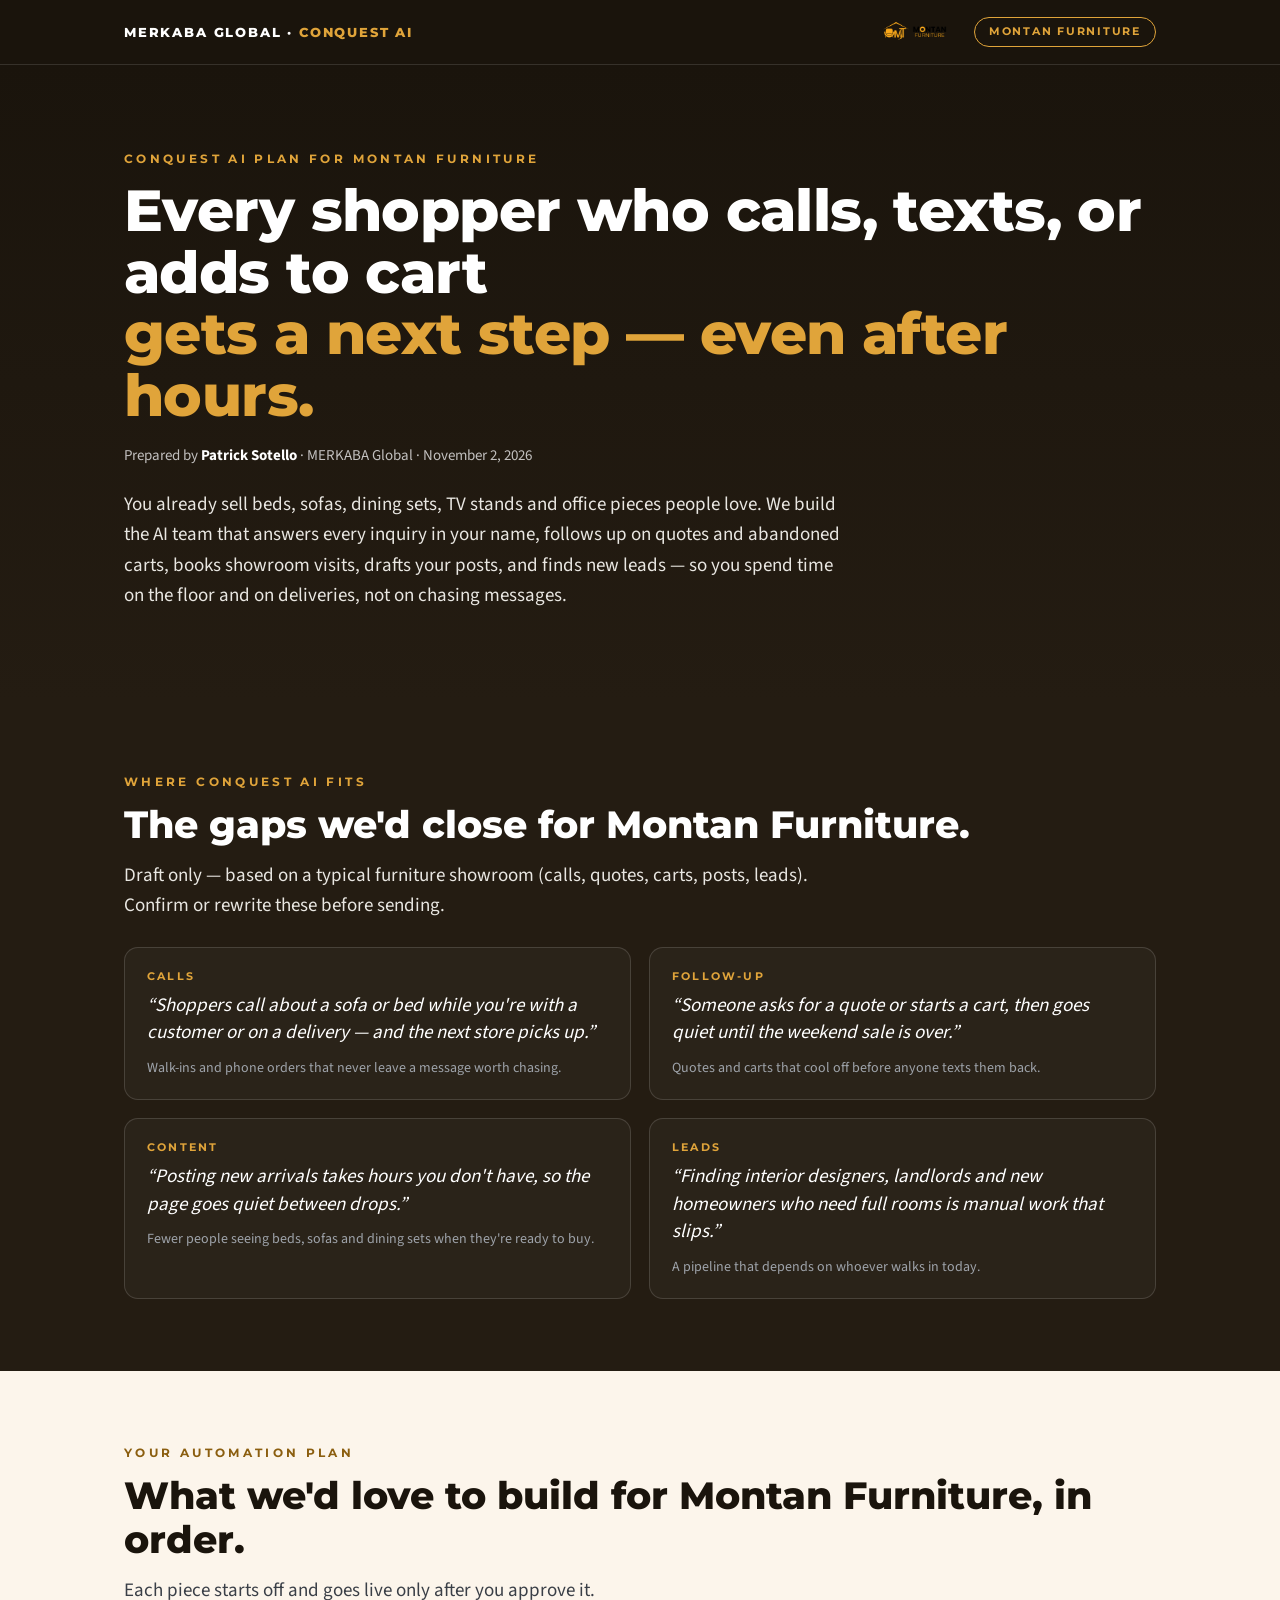
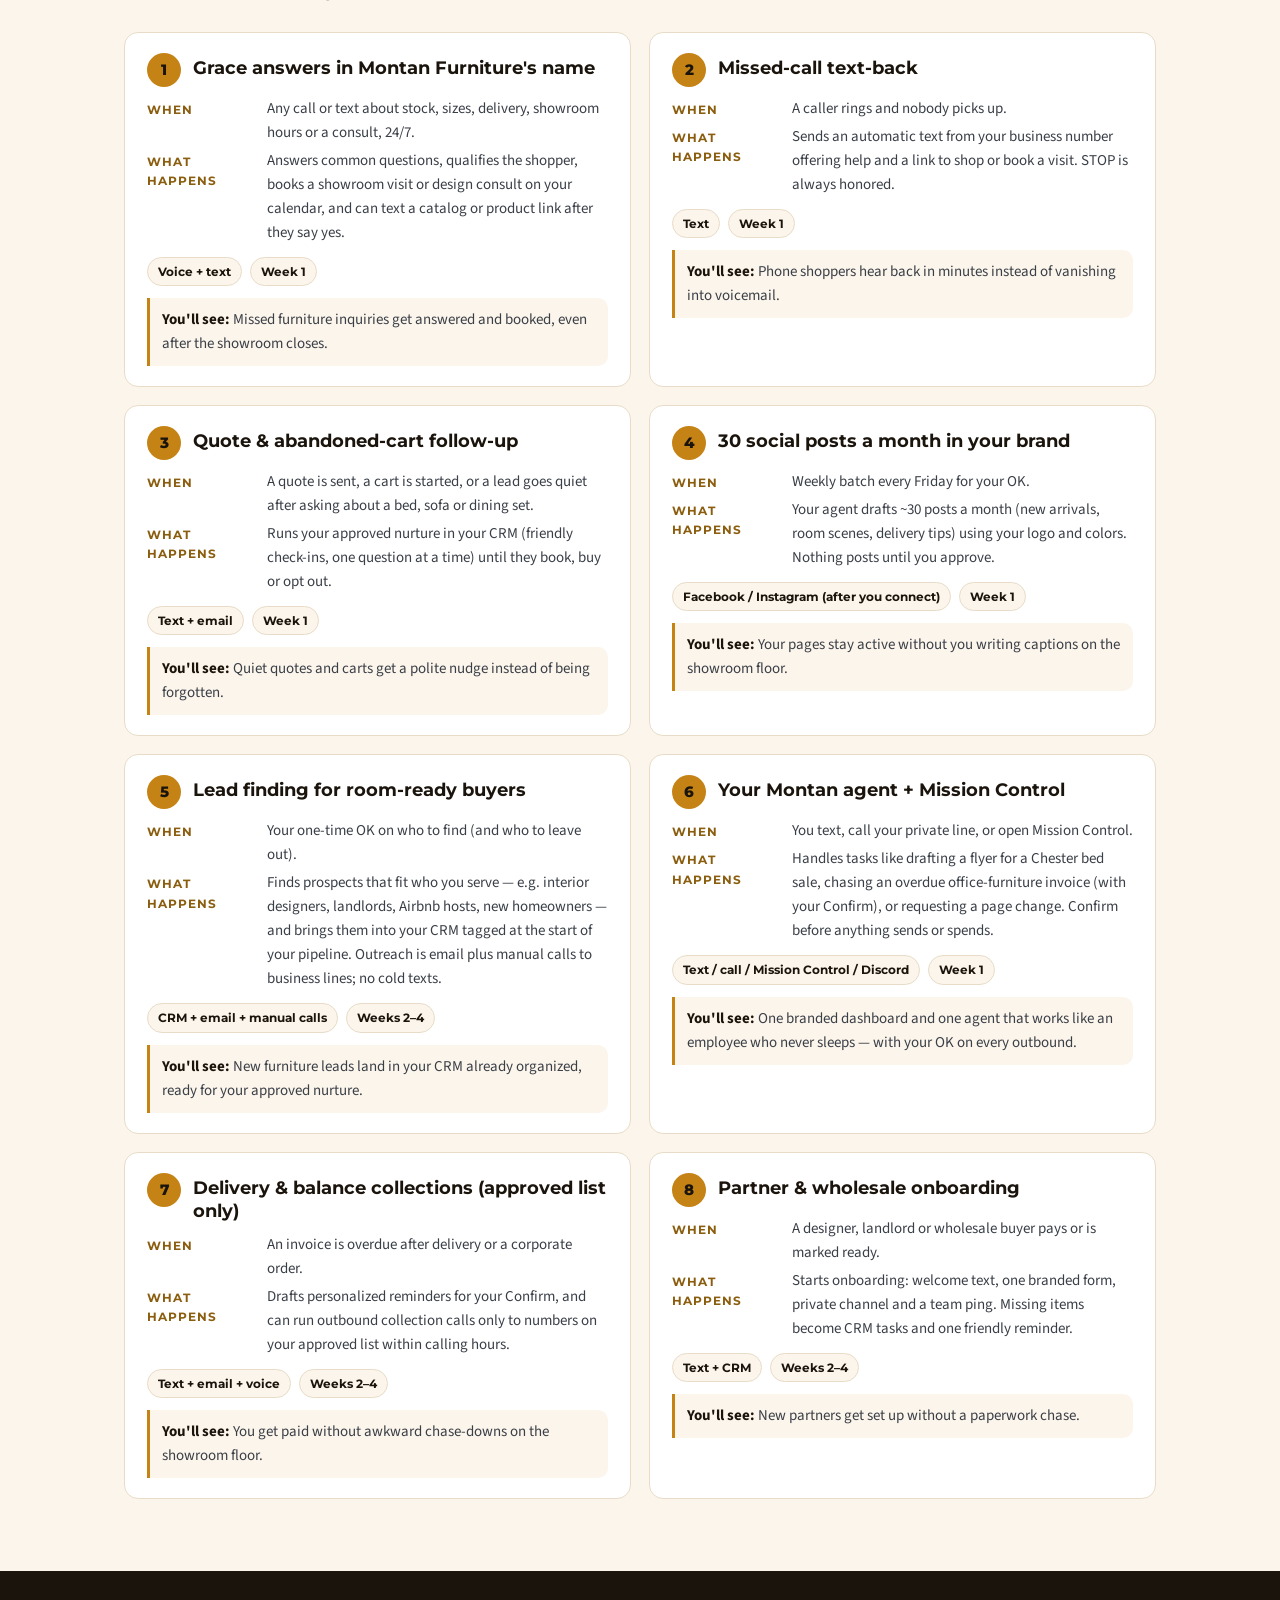
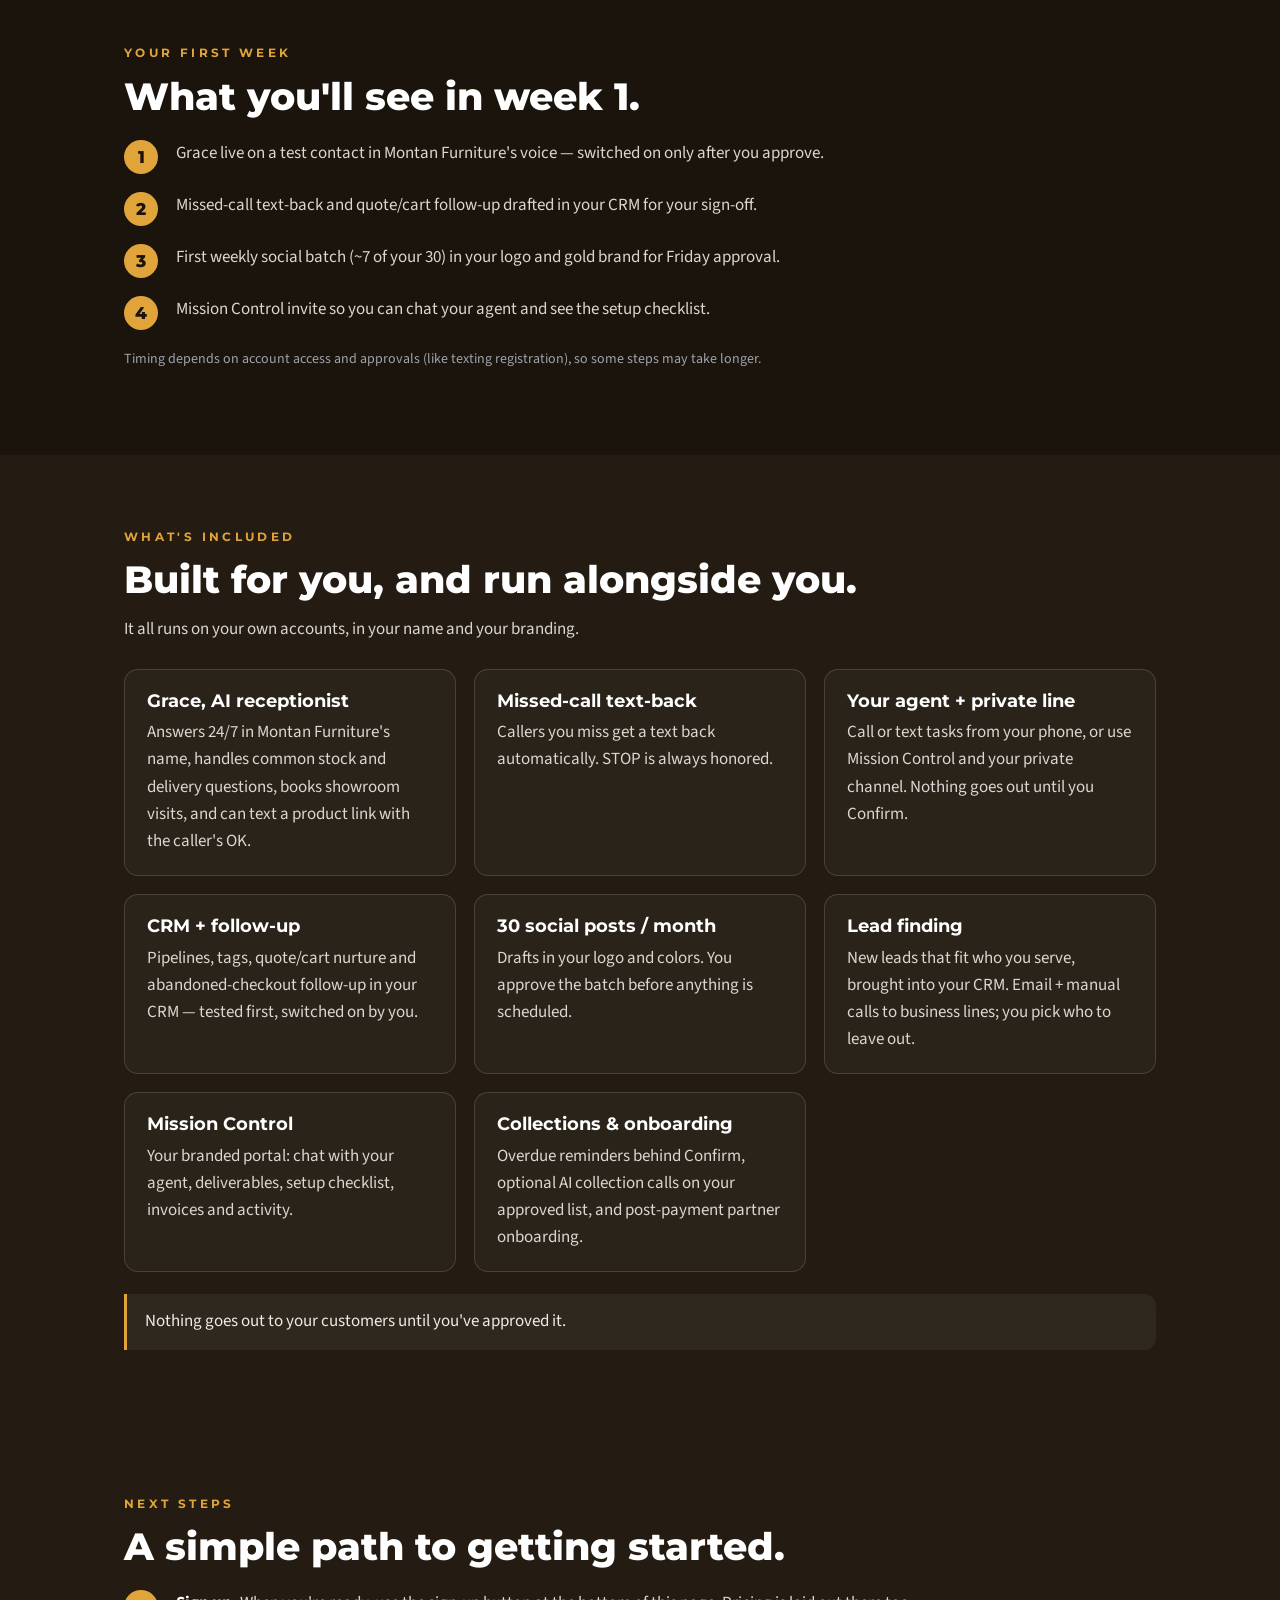
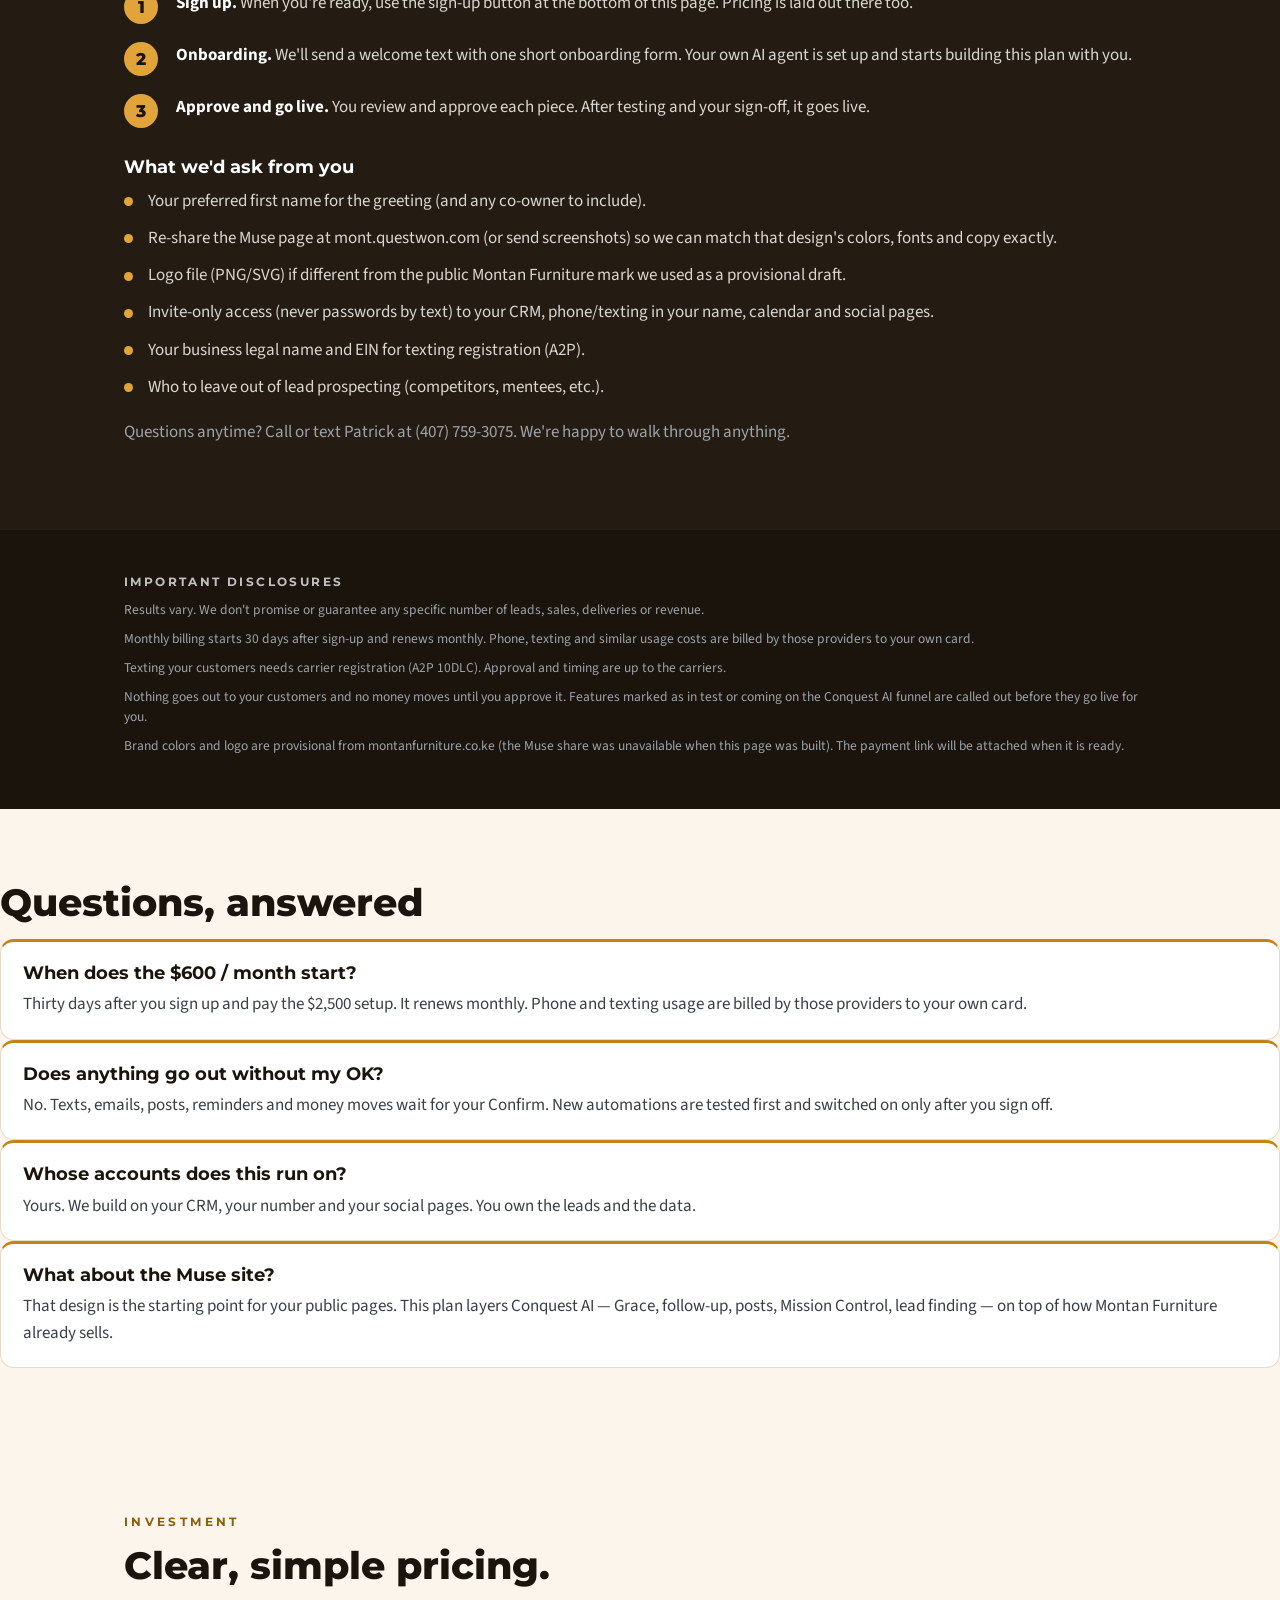
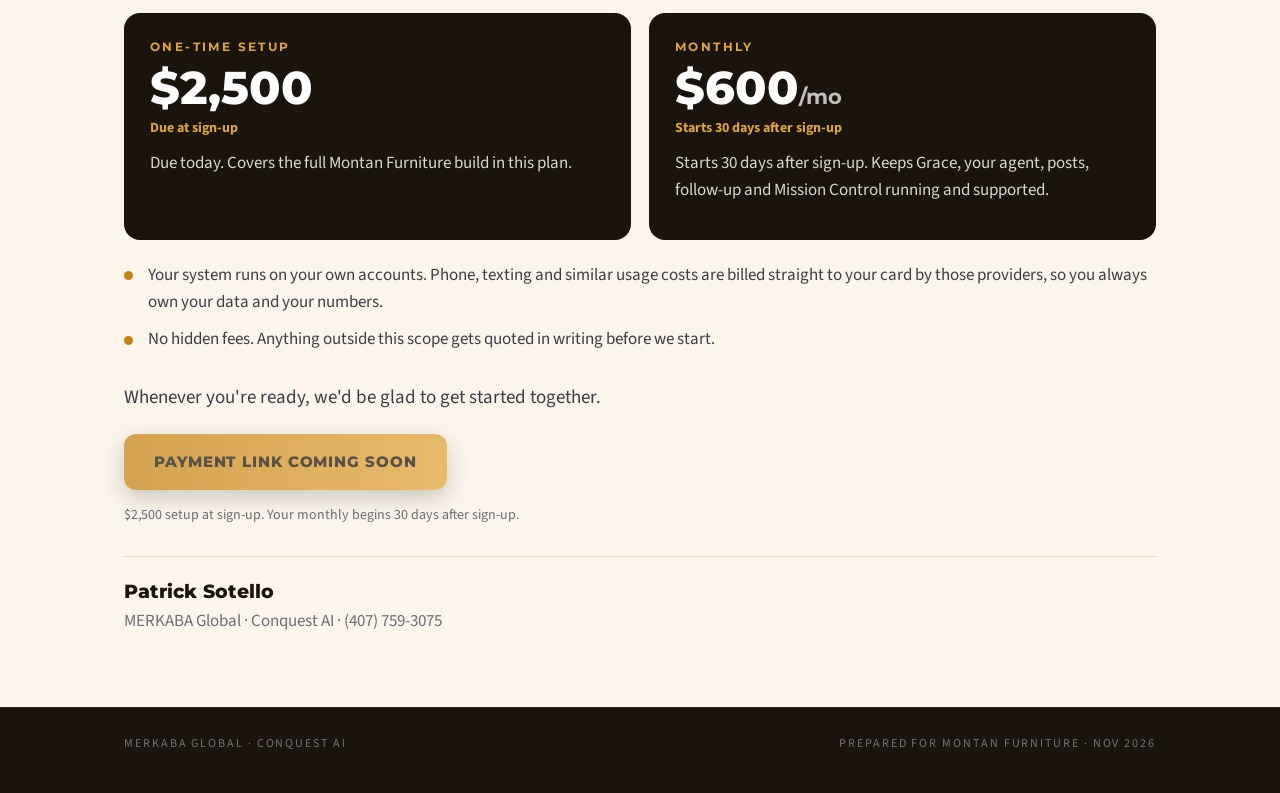
==== invoices/mont/index.html @ f626b89c "Add Montan Furniture invoice at /invoices/mont Patrick approved publish 2026-11-02 (~2:43 PM ET). St" ====
<!DOCTYPE html>
<html lang="en">
<head>
<meta charset="utf-8">
<meta name="viewport" content="width=device-width, initial-scale=1">
<meta name="robots" content="noindex, nofollow">
<title>Conquest AI Proposal: [CLIENT TO PROVIDE] · Montan Furniture</title>
<!-- Conquest AI consult-to-proposal template v1.1 (2026-10-23: pricing moved to the end, one sign-up button at the bottom, warmer tone). Filled by fill.py. Do not hand-edit filled copies; edit the JSON and re-run. -->
<style>
@font-face{font-family:"Montserrat";src:url([data-uri]) format("woff");font-weight:100 900;font-display:swap}
@font-face{font-family:"Source Sans 3";src:url([data-uri]) format("woff");font-weight:200 900;font-display:swap}
:root{
  --bg:#1A140C;        /* darkest background */
  --bg2:#241C12;      /* alternate dark section */
  --bg3:#3A2E1C;      /* stage 2 / deeper card */
  --accent:#C58315;   /* buttons, rules */
  --accent2:#E0A43A; /* light accent on dark */
  --label:#8B5E0F;     /* eyebrow on light sections */
  --light:#FCF5EB;     /* light section background */
  --line:#E8DCC8;       /* borders on light */
  --on-accent:#1A140C; /* text on accent buttons */
  --text:#D9D7D2; --muted:#9EA3AA; --silver:#C2C0BF;
  --hfont:"Montserrat", Arial, sans-serif; --bfont:"Source Sans 3", "Source Sans Pro", Arial, sans-serif;
}
*{box-sizing:border-box;margin:0;padding:0}
html{-webkit-text-size-adjust:100%;scroll-behavior:smooth}
body{font-family:var(--bfont);font-size:17px;line-height:1.6;color:var(--text);background:var(--bg);overflow-x:hidden}
img,svg{max-width:100%;display:block}
h1,h2,h3,.brand,.btn,.kicker,.amt,.num,.tag,.minilbl,.stat .v{font-family:var(--hfont)}
strong{color:#fff;font-weight:700}
a{color:inherit}
.wrap{width:100%;max-width:1080px;margin:0 auto;padding:0 24px}
section{padding:72px 0;position:relative;scroll-margin-top:72px}
section.alt{background:var(--bg2)}
section.light{background:var(--light);color:#3A3F47}
section.light h2,section.light h3,section.light strong{color:var(--bg)}
.kicker{font-size:12px;font-weight:700;letter-spacing:.28em;text-transform:uppercase;color:var(--accent2);margin-bottom:12px}
section.light .kicker{color:var(--label)}
h1{font-size:clamp(34px,6vw,58px);line-height:1.06;font-weight:800;color:#fff;letter-spacing:-.01em;margin-bottom:18px;overflow-wrap:break-word}
h1 .accent{color:var(--accent2);display:block}
h2{font-size:clamp(26px,3.6vw,38px);line-height:1.15;font-weight:800;color:#fff;margin-bottom:14px;overflow-wrap:break-word}
h3{font-size:18px;line-height:1.3;font-weight:700;color:#fff;margin-bottom:6px}
p{margin-bottom:12px}
.lead{font-size:19px;color:#E9E7E2;max-width:720px}
section.light .lead{color:#3A3F47}
.muted{color:var(--muted)}
/* draft banner (only when pay link is missing) */

/* top bar: one selector per graphic */
.topbar{position:sticky;top:0;z-index:20;background:var(--bg);border-bottom:1px solid rgba(255,255,255,.12)}
.topbar .wrap{display:flex;align-items:center;justify-content:space-between;gap:12px;min-height:64px;flex-wrap:wrap;padding-top:8px;padding-bottom:8px}
.brand{font-weight:800;font-size:13px;letter-spacing:.14em;color:#fff;white-space:nowrap}
.brand span{color:var(--accent2)}
.clientmark{display:flex;align-items:center;gap:10px;min-width:0}
.clientlogo{height:36px;width:auto;max-width:140px;object-fit:contain}
.pill{border:1px solid var(--accent2);border-radius:999px;padding:5px 14px;font-size:11px;font-weight:700;letter-spacing:.16em;color:var(--accent2);text-transform:uppercase;white-space:nowrap;font-family:var(--hfont)}
/* buttons */
.btn{display:inline-block;text-decoration:none;text-align:center;color:var(--on-accent);font-weight:800;font-size:15px;letter-spacing:.06em;text-transform:uppercase;padding:16px 30px;border-radius:12px;background:linear-gradient(90deg,var(--accent) 0%,var(--accent2) 100%);box-shadow:0 8px 22px rgba(0,0,0,.25)}
.btn.ghost{background:transparent;color:var(--accent2);border:1.5px solid var(--accent2);box-shadow:none}
section.light .btn.ghost{color:var(--bg);border-color:var(--bg)}
.cta{display:flex;flex-wrap:wrap;align-items:center;gap:14px 18px;margin-top:26px}
.cta .fine{font-size:14px;color:var(--muted)}
.cta.signup{flex-direction:column;align-items:flex-start;margin-top:30px}
section.light .cta .fine{color:#6B6F76}
/* hero */
.hero{padding:84px 0 76px;background:linear-gradient(180deg,var(--bg) 0%,var(--bg2) 100%)}
.prepared{font-size:15px;color:var(--silver);margin-bottom:22px}
.prepared b{color:#fff}
/* grids and cards */
.g2,.g3{display:grid;gap:18px;margin-top:26px}
.g2{grid-template-columns:repeat(2,minmax(0,1fr))}
.g3{grid-template-columns:repeat(3,minmax(0,1fr))}
.card{border:1px solid rgba(255,255,255,.14);border-radius:14px;padding:20px 22px;background:rgba(255,255,255,.03);min-width:0}
.card p:last-child{margin-bottom:0}
.card .tag{font-size:11px;font-weight:700;letter-spacing:.2em;text-transform:uppercase;color:var(--accent2);margin-bottom:6px}
section.light .card{background:#fff;border-color:var(--line);border-top:3px solid var(--accent)}
section.light .card .tag{color:var(--label)}
/* pain quotes */
.quote{font-size:19px;line-height:1.45;color:#fff;font-style:italic;margin-bottom:10px}
.quote::before{content:"\201C"}
.quote::after{content:"\201D"}
.cost{font-size:14px;color:var(--muted)}
/* numbers */
.stats{display:grid;grid-template-columns:repeat(3,minmax(0,1fr));gap:18px;margin-top:26px}
.stat{border-radius:14px;padding:20px 22px;background:var(--bg);border:1px solid rgba(255,255,255,.14);min-width:0}
.stat .v{font-size:clamp(28px,4vw,40px);font-weight:800;color:var(--accent2);line-height:1.1;overflow-wrap:break-word}
.stat .l{color:#fff;font-weight:700;margin-top:4px}
.stat .n{font-size:13px;color:var(--muted);margin-top:4px}
/* automation map */
.amap{display:grid;grid-template-columns:repeat(2,minmax(0,1fr));gap:18px;margin-top:26px}
.auto{background:#fff;border:1px solid var(--line);border-radius:14px;padding:20px 22px;min-width:0;color:#3A3F47}
.auto .head{display:flex;align-items:flex-start;gap:12px;margin-bottom:10px}
.auto .num{flex:0 0 34px;width:34px;height:34px;border-radius:50%;background:var(--accent);color:var(--on-accent);font-weight:800;display:flex;align-items:center;justify-content:center;font-size:15px}
.auto h3{color:var(--bg);margin:4px 0 0;min-width:0}
.auto dl{display:grid;grid-template-columns:110px minmax(0,1fr);gap:4px 10px;font-size:15px}
.auto dt{font-weight:700;color:var(--label);font-family:var(--hfont);font-size:12px;letter-spacing:.08em;text-transform:uppercase;padding-top:3px}
.auto dd{min-width:0;overflow-wrap:break-word}
.auto .chips{display:flex;flex-wrap:wrap;gap:8px;margin-top:12px}
.auto .chip{font-size:12px;font-weight:700;border-radius:999px;padding:4px 10px;background:var(--light);border:1px solid var(--line);color:var(--bg);font-family:var(--hfont)}
.auto .result{margin-top:12px;padding:10px 12px;border-left:3px solid var(--accent);background:var(--light);border-radius:0 10px 10px 0;font-size:15px}
/* list */
ul.list{list-style:none;margin-top:8px}
ul.list li{position:relative;padding-left:24px;margin-bottom:10px}
ul.list li::before{content:"";position:absolute;left:0;top:.55em;width:9px;height:9px;border-radius:50%;background:var(--accent2)}
section.light ul.list li::before{background:var(--accent)}
ol.steps{list-style:none;counter-reset:s;margin-top:22px}
ol.steps li{counter-increment:s;position:relative;padding-left:52px;margin-bottom:18px;min-height:34px}
ol.steps li::before{content:counter(s);position:absolute;left:0;top:0;width:34px;height:34px;border-radius:50%;background:var(--accent2);color:var(--on-accent);font-weight:800;font-family:var(--hfont);display:flex;align-items:center;justify-content:center}
.note{margin-top:22px;padding:14px 18px;border-left:3px solid var(--accent2);background:rgba(255,255,255,.05);border-radius:0 12px 12px 0;color:#EDEBE6}
/* pricing */
.prices{display:grid;grid-template-columns:repeat(2,minmax(0,1fr));gap:18px;margin-top:26px}
.price{border-radius:16px;padding:24px 26px;background:var(--bg);color:var(--text);min-width:0}
.price .lbl{font-size:12px;font-weight:700;letter-spacing:.2em;text-transform:uppercase;color:var(--accent2);font-family:var(--hfont)}
.amt{font-size:clamp(34px,5vw,46px);font-weight:800;color:#fff;line-height:1.1;margin:6px 0 4px}
.amt small{font-size:.45em;font-weight:700;color:var(--silver)}
.when{font-size:14px;font-weight:700;color:var(--accent2);margin-bottom:10px}
.addon{border-radius:16px;padding:22px 26px;margin-top:18px;background:#fff;border:1.5px dashed var(--accent);display:flex;justify-content:space-between;align-items:center;gap:18px}
.addon .aamt{font-family:var(--hfont);font-weight:800;color:var(--bg);font-size:26px;white-space:nowrap}
.minilbl{font-size:12px;font-weight:700;letter-spacing:.2em;text-transform:uppercase;color:var(--label);margin-bottom:4px}
/* disclosures, sig, footer */
.disc{font-size:13.5px;color:var(--muted);line-height:1.55}
.disc p{margin-bottom:8px}
.disc h3{font-size:12px;letter-spacing:.2em;text-transform:uppercase;color:var(--silver);margin-bottom:10px}
.sig{margin-top:30px;padding-top:20px;border-top:1px solid rgba(255,255,255,.14)}
.sig .name{color:#fff;font-weight:800;font-size:19px;font-family:var(--hfont)}
section.light .sig{border-top-color:var(--line)}
section.light .sig .name{color:var(--bg)}
section.light .sig .muted{color:#6B6F76}
footer{padding:26px 0 40px;background:var(--bg);font-size:12px;letter-spacing:.16em;text-transform:uppercase;color:#6F747C;border-top:1px solid rgba(255,255,255,.08)}
footer .wrap{display:flex;justify-content:space-between;gap:12px;flex-wrap:wrap}
/* responsive: mobile overrides declared last */
@media (max-width:860px){
  .g3,.stats{grid-template-columns:minmax(0,1fr)}
  .amap{grid-template-columns:minmax(0,1fr)}
}
@media (max-width:640px){
  body{font-size:16px}
  section{padding:52px 0}
  .hero{padding:52px 0}
  .wrap{padding:0 20px}
  .g2,.prices{grid-template-columns:minmax(0,1fr)}
  .btn{display:block;width:100%;padding:16px 14px}
  .cta{flex-direction:column;align-items:stretch}
  .cta .fine{text-align:center}
  .addon{flex-direction:column;align-items:flex-start}
  .auto dl{grid-template-columns:minmax(0,1fr);gap:0}
  .auto dd{margin-bottom:8px}
  .pill{font-size:10px;letter-spacing:.12em;padding:4px 10px;white-space:normal}
  .brand{font-size:12px}
  .lead{font-size:17px}
  .quote{font-size:17px}
}
</style>
</head>
<body>
<header class="topbar"><div class="wrap">
  <div class="brand">MERKABA GLOBAL · <span>CONQUEST AI</span></div>
  <div class="clientmark"><img class="clientlogo" src="[data-uri]" alt="Montan Furniture logo"><div class="pill">Montan Furniture</div></div>
</div></header>

<!-- HERO -->
<section class="hero"><div class="wrap">
  <div class="kicker">Conquest AI plan for Montan Furniture</div>
  <h1>Every shopper who calls, texts, or adds to cart<span class="accent">gets a next step — even after hours.</span></h1>
  <p class="prepared">Prepared by <b>Patrick Sotello</b> · MERKABA Global · November 2, 2026</p>
  <p class="lead">You already sell beds, sofas, dining sets, TV stands and office pieces people love. We build the AI team that answers every inquiry in your name, follows up on quotes and abandoned carts, books showroom visits, drafts your posts, and finds new leads — so you spend time on the floor and on deliveries, not on chasing messages.</p>
</div></section>

<!-- WHAT YOU TOLD US (pain points, their words) -->
<section class="alt"><div class="wrap">
  <div class="kicker">Where Conquest AI fits</div>
  <h2>The gaps we'd close for Montan Furniture.</h2>
  <p class="lead">Draft only — based on a typical furniture showroom (calls, quotes, carts, posts, leads). Confirm or rewrite these before sending.</p>
  <div class="g2">
    <div class="card"><div class="tag">Calls</div><p class="quote">Shoppers call about a sofa or bed while you&#x27;re with a customer or on a delivery — and the next store picks up.</p><p class="cost">Walk-ins and phone orders that never leave a message worth chasing.</p></div>
    <div class="card"><div class="tag">Follow-up</div><p class="quote">Someone asks for a quote or starts a cart, then goes quiet until the weekend sale is over.</p><p class="cost">Quotes and carts that cool off before anyone texts them back.</p></div>
    <div class="card"><div class="tag">Content</div><p class="quote">Posting new arrivals takes hours you don&#x27;t have, so the page goes quiet between drops.</p><p class="cost">Fewer people seeing beds, sofas and dining sets when they&#x27;re ready to buy.</p></div>
    <div class="card"><div class="tag">Leads</div><p class="quote">Finding interior designers, landlords and new homeowners who need full rooms is manual work that slips.</p><p class="cost">A pipeline that depends on whoever walks in today.</p></div>
  </div>

</div></section>

<!-- AUTOMATION MAP -->
<section class="light" id="plan"><div class="wrap">
  <div class="kicker">Your automation plan</div>
  <h2>What we'd love to build for Montan Furniture, in order.</h2>
  <p class="lead">Each piece starts off and goes live only after you approve it.</p>
  <div class="amap">
    <div class="auto"><div class="head"><div class="num">1</div><h3>Grace answers in Montan Furniture&#x27;s name</h3></div><dl><dt>When</dt><dd>Any call or text about stock, sizes, delivery, showroom hours or a consult, 24/7.</dd><dt>What happens</dt><dd>Answers common questions, qualifies the shopper, books a showroom visit or design consult on your calendar, and can text a catalog or product link after they say yes.</dd></dl><div class="chips"><span class="chip">Voice + text</span><span class="chip">Week 1</span></div><div class="result"><strong>You'll see:</strong> Missed furniture inquiries get answered and booked, even after the showroom closes.</div></div>
    <div class="auto"><div class="head"><div class="num">2</div><h3>Missed-call text-back</h3></div><dl><dt>When</dt><dd>A caller rings and nobody picks up.</dd><dt>What happens</dt><dd>Sends an automatic text from your business number offering help and a link to shop or book a visit. STOP is always honored.</dd></dl><div class="chips"><span class="chip">Text</span><span class="chip">Week 1</span></div><div class="result"><strong>You'll see:</strong> Phone shoppers hear back in minutes instead of vanishing into voicemail.</div></div>
    <div class="auto"><div class="head"><div class="num">3</div><h3>Quote &amp; abandoned-cart follow-up</h3></div><dl><dt>When</dt><dd>A quote is sent, a cart is started, or a lead goes quiet after asking about a bed, sofa or dining set.</dd><dt>What happens</dt><dd>Runs your approved nurture in your CRM (friendly check-ins, one question at a time) until they book, buy or opt out.</dd></dl><div class="chips"><span class="chip">Text + email</span><span class="chip">Week 1</span></div><div class="result"><strong>You'll see:</strong> Quiet quotes and carts get a polite nudge instead of being forgotten.</div></div>
    <div class="auto"><div class="head"><div class="num">4</div><h3>30 social posts a month in your brand</h3></div><dl><dt>When</dt><dd>Weekly batch every Friday for your OK.</dd><dt>What happens</dt><dd>Your agent drafts ~30 posts a month (new arrivals, room scenes, delivery tips) using your logo and colors. Nothing posts until you approve.</dd></dl><div class="chips"><span class="chip">Facebook / Instagram (after you connect)</span><span class="chip">Week 1</span></div><div class="result"><strong>You'll see:</strong> Your pages stay active without you writing captions on the showroom floor.</div></div>
    <div class="auto"><div class="head"><div class="num">5</div><h3>Lead finding for room-ready buyers</h3></div><dl><dt>When</dt><dd>Your one-time OK on who to find (and who to leave out).</dd><dt>What happens</dt><dd>Finds prospects that fit who you serve — e.g. interior designers, landlords, Airbnb hosts, new homeowners — and brings them into your CRM tagged at the start of your pipeline. Outreach is email plus manual calls to business lines; no cold texts.</dd></dl><div class="chips"><span class="chip">CRM + email + manual calls</span><span class="chip">Weeks 2–4</span></div><div class="result"><strong>You'll see:</strong> New furniture leads land in your CRM already organized, ready for your approved nurture.</div></div>
    <div class="auto"><div class="head"><div class="num">6</div><h3>Your Montan agent + Mission Control</h3></div><dl><dt>When</dt><dd>You text, call your private line, or open Mission Control.</dd><dt>What happens</dt><dd>Handles tasks like drafting a flyer for a Chester bed sale, chasing an overdue office-furniture invoice (with your Confirm), or requesting a page change. Confirm before anything sends or spends.</dd></dl><div class="chips"><span class="chip">Text / call / Mission Control / Discord</span><span class="chip">Week 1</span></div><div class="result"><strong>You'll see:</strong> One branded dashboard and one agent that works like an employee who never sleeps — with your OK on every outbound.</div></div>
    <div class="auto"><div class="head"><div class="num">7</div><h3>Delivery &amp; balance collections (approved list only)</h3></div><dl><dt>When</dt><dd>An invoice is overdue after delivery or a corporate order.</dd><dt>What happens</dt><dd>Drafts personalized reminders for your Confirm, and can run outbound collection calls only to numbers on your approved list within calling hours.</dd></dl><div class="chips"><span class="chip">Text + email + voice</span><span class="chip">Weeks 2–4</span></div><div class="result"><strong>You'll see:</strong> You get paid without awkward chase-downs on the showroom floor.</div></div>
    <div class="auto"><div class="head"><div class="num">8</div><h3>Partner &amp; wholesale onboarding</h3></div><dl><dt>When</dt><dd>A designer, landlord or wholesale buyer pays or is marked ready.</dd><dt>What happens</dt><dd>Starts onboarding: welcome text, one branded form, private channel and a team ping. Missing items become CRM tasks and one friendly reminder.</dd></dl><div class="chips"><span class="chip">Text + CRM</span><span class="chip">Weeks 2–4</span></div><div class="result"><strong>You'll see:</strong> New partners get set up without a paperwork chase.</div></div>
  </div>
</div></section>

<!-- WEEK 1 -->
<section><div class="wrap">
  <div class="kicker">Your first week</div>
  <h2>What you'll see in week 1.</h2>
  <ol class="steps">
    <li>Grace live on a test contact in Montan Furniture&#x27;s voice — switched on only after you approve.</li>
    <li>Missed-call text-back and quote/cart follow-up drafted in your CRM for your sign-off.</li>
    <li>First weekly social batch (~7 of your 30) in your logo and gold brand for Friday approval.</li>
    <li>Mission Control invite so you can chat your agent and see the setup checklist.</li>
  </ol>
  <p class="muted" style="font-size:14px">Timing depends on account access and approvals (like texting registration), so some steps may take longer.</p>
</div></section>

<!-- INCLUDED -->
<section class="alt"><div class="wrap">
  <div class="kicker">What's included</div>
  <h2>Built for you, and run alongside you.</h2>
  <p>It all runs on your own accounts, in your name and your branding.</p>
  <div class="g3">
    <div class="card"><h3>Grace, AI receptionist</h3><p>Answers 24/7 in Montan Furniture&#x27;s name, handles common stock and delivery questions, books showroom visits, and can text a product link with the caller&#x27;s OK.</p></div>
    <div class="card"><h3>Missed-call text-back</h3><p>Callers you miss get a text back automatically. STOP is always honored.</p></div>
    <div class="card"><h3>Your agent + private line</h3><p>Call or text tasks from your phone, or use Mission Control and your private channel. Nothing goes out until you Confirm.</p></div>
    <div class="card"><h3>CRM + follow-up</h3><p>Pipelines, tags, quote/cart nurture and abandoned-checkout follow-up in your CRM — tested first, switched on by you.</p></div>
    <div class="card"><h3>30 social posts / month</h3><p>Drafts in your logo and colors. You approve the batch before anything is scheduled.</p></div>
    <div class="card"><h3>Lead finding</h3><p>New leads that fit who you serve, brought into your CRM. Email + manual calls to business lines; you pick who to leave out.</p></div>
    <div class="card"><h3>Mission Control</h3><p>Your branded portal: chat with your agent, deliverables, setup checklist, invoices and activity.</p></div>
    <div class="card"><h3>Collections &amp; onboarding</h3><p>Overdue reminders behind Confirm, optional AI collection calls on your approved list, and post-payment partner onboarding.</p></div>
  </div>
  <div class="note">Nothing goes out to your customers until you've approved it.</div>
</div></section>

<!-- NEXT STEPS -->
<section class="alt"><div class="wrap">
  <div class="kicker">Next steps</div>
  <h2>A simple path to getting started.</h2>
  <ol class="steps">
    <li><strong>Sign up.</strong> When you're ready, use the sign-up button at the bottom of this page. Pricing is laid out there too.</li>
    <li><strong>Onboarding.</strong> We'll send a welcome text with one short onboarding form. Your own AI agent is set up and starts building this plan with you.</li>
    <li><strong>Approve and go live.</strong> You review and approve each piece. After testing and your sign-off, it goes live.</li>
  </ol>
  <h3 style="margin-top:28px">What we'd ask from you</h3>
  <ul class="list">
    <li>Your preferred first name for the greeting (and any co-owner to include).</li>
    <li>Re-share the Muse page at mont.questwon.com (or send screenshots) so we can match that design&#x27;s colors, fonts and copy exactly.</li>
    <li>Logo file (PNG/SVG) if different from the public Montan Furniture mark we used as a provisional draft.</li>
    <li>Invite-only access (never passwords by text) to your CRM, phone/texting in your name, calendar and social pages.</li>
    <li>Your business legal name and EIN for texting registration (A2P).</li>
    <li>Who to leave out of lead prospecting (competitors, mentees, etc.).</li>
  </ul>
  <p class="muted" style="margin-top:18px">Questions anytime? Call or text Patrick at (407) 759-3075. We're happy to walk through anything.</p>
</div></section>

<!-- DISCLOSURES -->
<section style="padding:44px 0"><div class="wrap disc">
  <h3>Important disclosures</h3>
  <p>Results vary. We don&#x27;t promise or guarantee any specific number of leads, sales, deliveries or revenue.</p>
  <p>Monthly billing starts 30 days after sign-up and renews monthly. Phone, texting and similar usage costs are billed by those providers to your own card.</p>
  <p>Texting your customers needs carrier registration (A2P 10DLC). Approval and timing are up to the carriers.</p>
  <p>Nothing goes out to your customers and no money moves until you approve it. Features marked as in test or coming on the Conquest AI funnel are called out before they go live for you.</p>
  <p>Brand colors and logo are provisional from montanfurniture.co.ke (the Muse share was unavailable when this page was built). The payment link will be attached when it is ready.</p>
</div></section>

<!-- INVESTMENT -->

<section class="light" id="faq">
  <h2>Questions, answered</h2>
  <div class="cards" style="grid-template-columns:1fr">
    <div class="card"><h3>When does the $600 / month start?</h3><p>Thirty days after you sign up and pay the $2,500 setup. It renews monthly. Phone and texting usage are billed by those providers to your own card.</p></div>
    <div class="card"><h3>Does anything go out without my OK?</h3><p>No. Texts, emails, posts, reminders and money moves wait for your Confirm. New automations are tested first and switched on only after you sign off.</p></div>
    <div class="card"><h3>Whose accounts does this run on?</h3><p>Yours. We build on your CRM, your number and your social pages. You own the leads and the data.</p></div>
    <div class="card"><h3>What about the Muse site?</h3><p>That design is the starting point for your public pages. This plan layers Conquest AI — Grace, follow-up, posts, Mission Control, lead finding — on top of how Montan Furniture already sells.</p></div>
  </div>
</section>

<section class="light" id="investment"><div class="wrap">
  <div class="kicker">Investment</div>
  <h2>Clear, simple pricing.</h2>
  <div class="prices">
    <div class="price"><div class="lbl">One-time setup</div><div class="amt">$2,500</div><div class="when">Due at sign-up</div><p>Due today. Covers the full Montan Furniture build in this plan.</p></div>
    <div class="price"><div class="lbl">Monthly</div><div class="amt">$600<small>/mo</small></div><div class="when">Starts 30 days after sign-up</div><p>Starts 30 days after sign-up. Keeps Grace, your agent, posts, follow-up and Mission Control running and supported.</p></div>
  </div>

  <ul class="list" style="margin-top:22px">
    <li>Your system runs on your own accounts. Phone, texting and similar usage costs are billed straight to your card by those providers, so you always own your data and your numbers.</li>
    <li>No hidden fees. Anything outside this scope gets quoted in writing before we start.</li>
  </ul>
  <div class="cta signup">
    <p class="lead" style="margin-bottom:6px;width:100%">Whenever you're ready, we'd be glad to get started together.</p>
    <a class="btn" data-pay href="#" aria-disabled="true" tabindex="-1" role="link" title="Payment link coming soon" style="pointer-events:none;opacity:.72;cursor:not-allowed">Payment link coming soon</a>
    <span class="fine">$2,500 setup at sign-up. Your monthly begins 30 days after sign-up.</span>
  </div>
  <div class="sig"><div class="name">Patrick Sotello</div><div class="muted">MERKABA Global · Conquest AI · (407) 759-3075</div></div>
</div></section>

<footer><div class="wrap"><span>MERKABA Global · Conquest AI</span><span>Prepared for Montan Furniture · Nov 2026</span></div></footer>

<script>
  // Single place to change the enrollment / payment link.
  // Keep "#" until Auto supplies the live $2,500 + $600/mo link.
  const PAY_LINK = "#";
  document.querySelectorAll("a[data-pay]").forEach(function (a) {
    if (PAY_LINK && PAY_LINK !== "#") {
      a.href = PAY_LINK;
      a.target = "_blank";
      a.rel = "noopener";
      a.removeAttribute("aria-disabled");
      a.removeAttribute("tabindex");
      a.style.pointerEvents = "";
      a.style.opacity = "";
      a.style.cursor = "";
      a.textContent = "Pay · $2,500 setup";
    } else {
      a.href = "#";
      a.setAttribute("aria-disabled", "true");
      a.setAttribute("tabindex", "-1");
      a.addEventListener("click", function (e) { e.preventDefault(); });
    }
  });
</script>
</body>
</html>
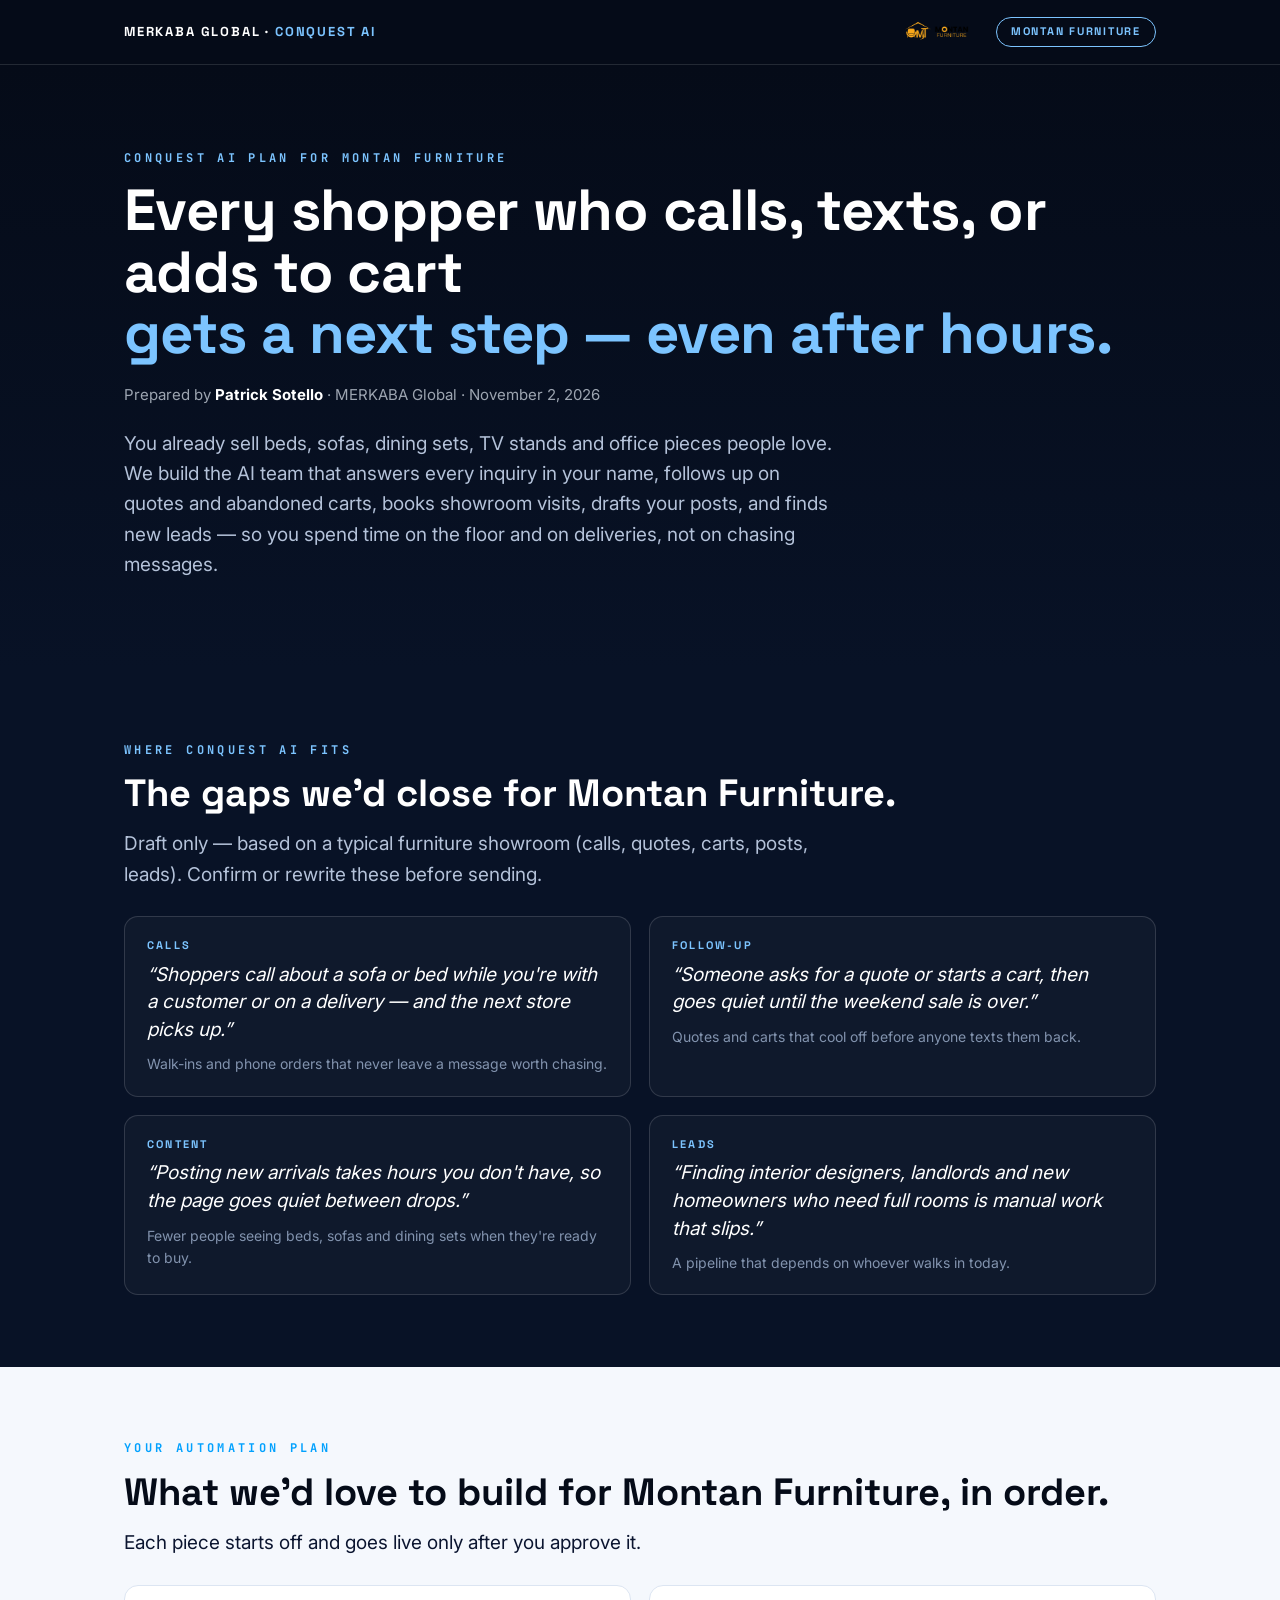
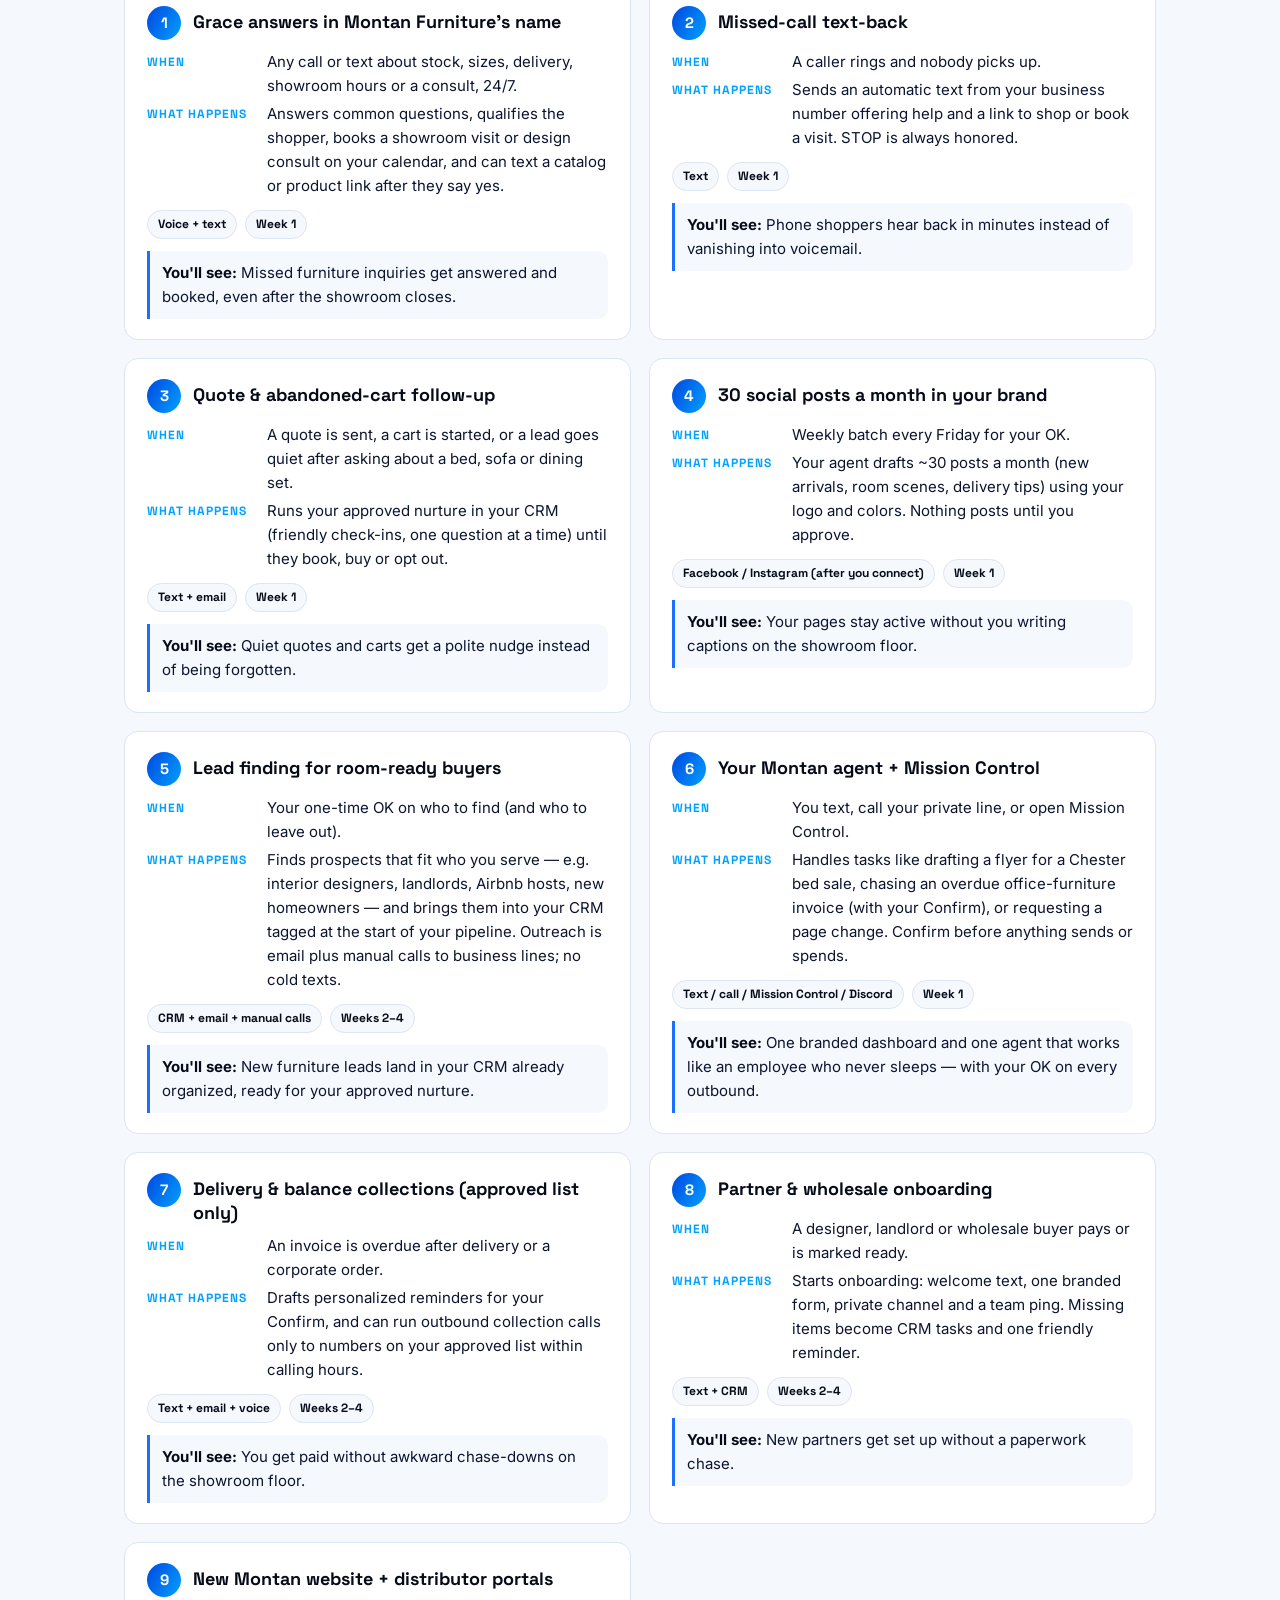
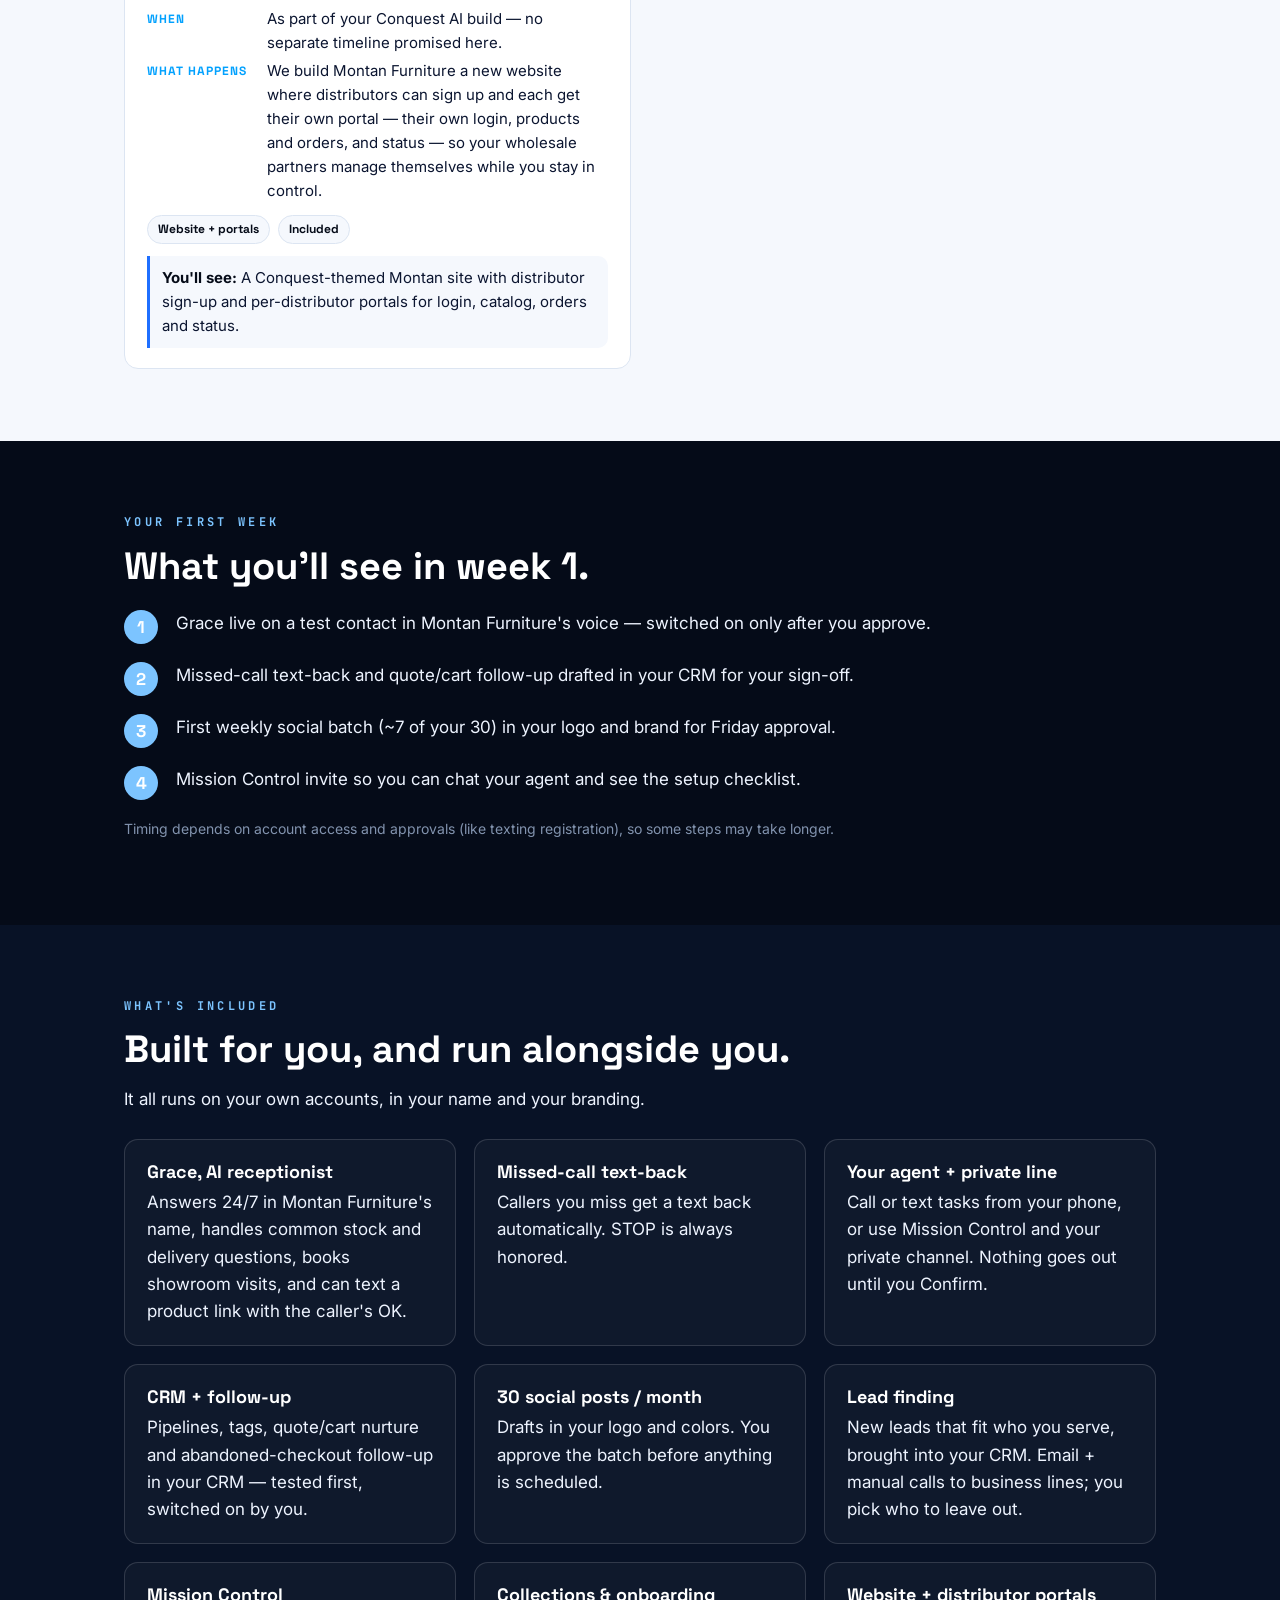
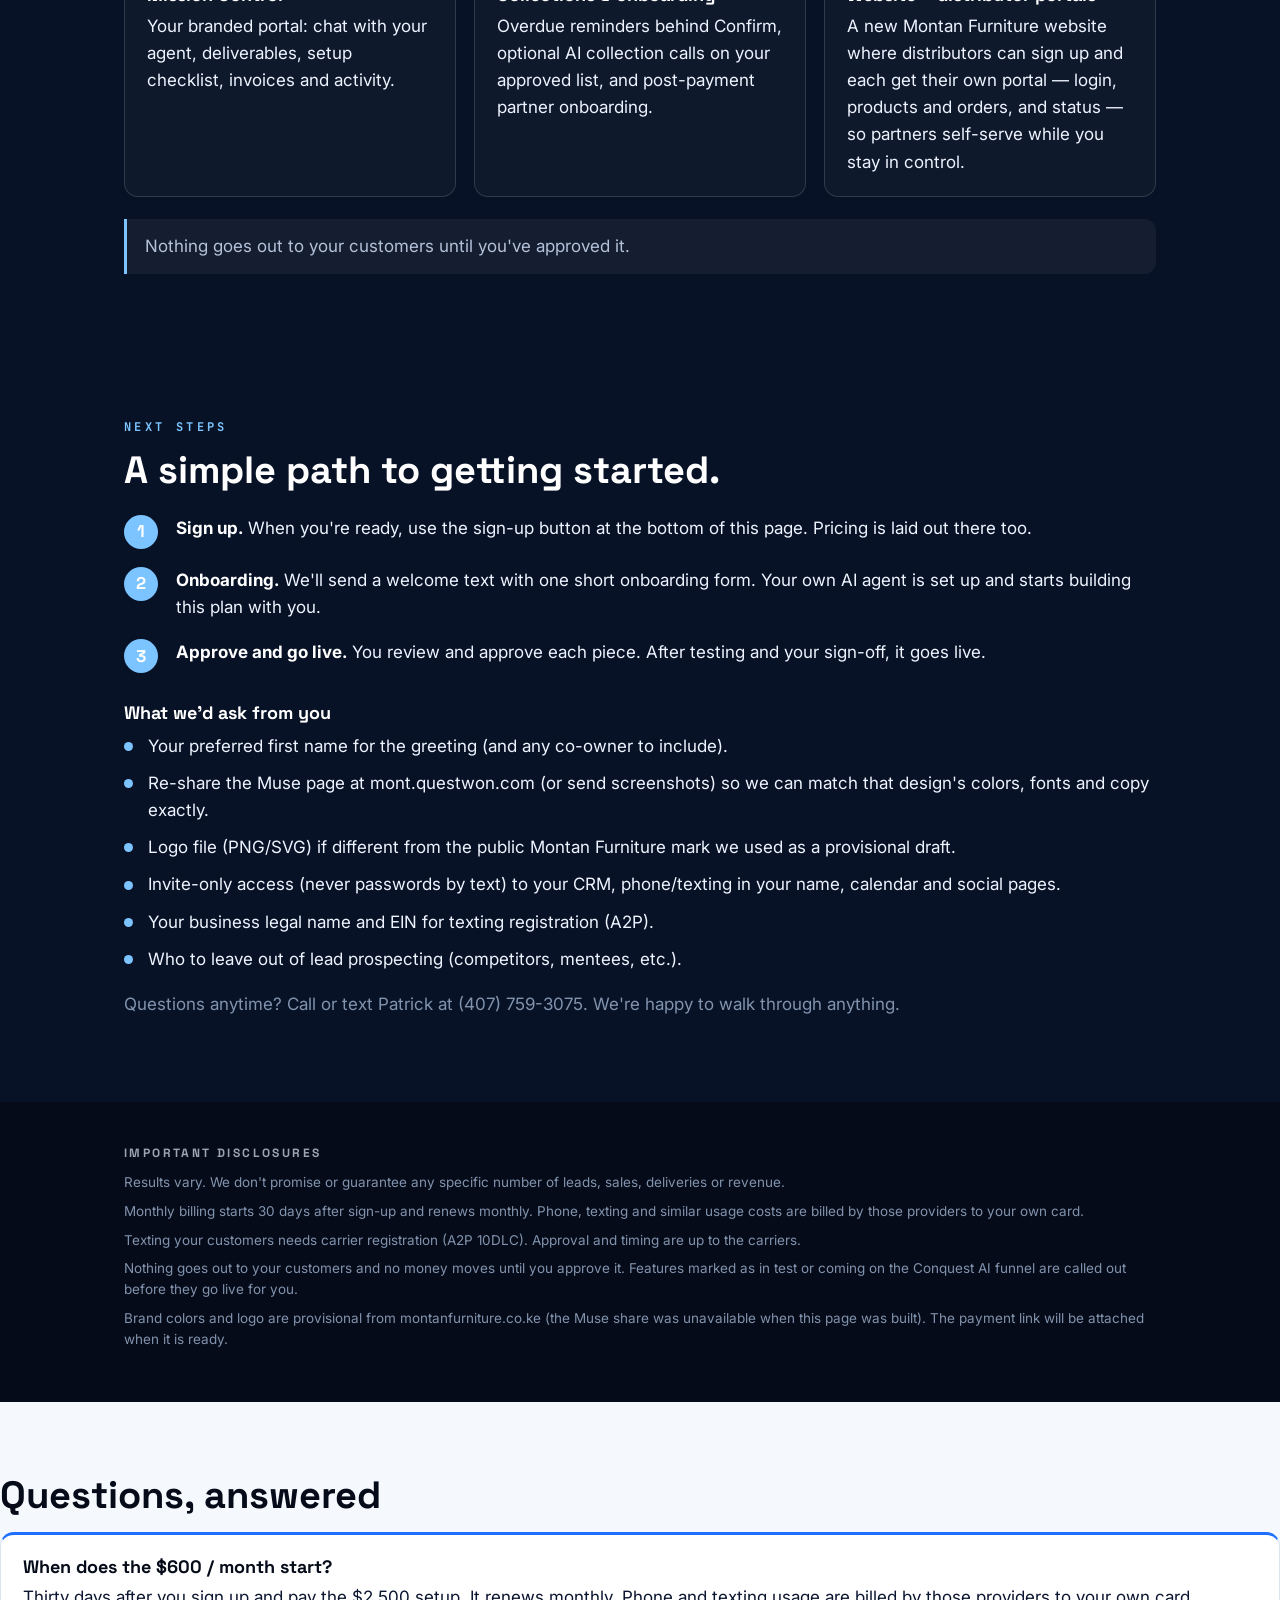
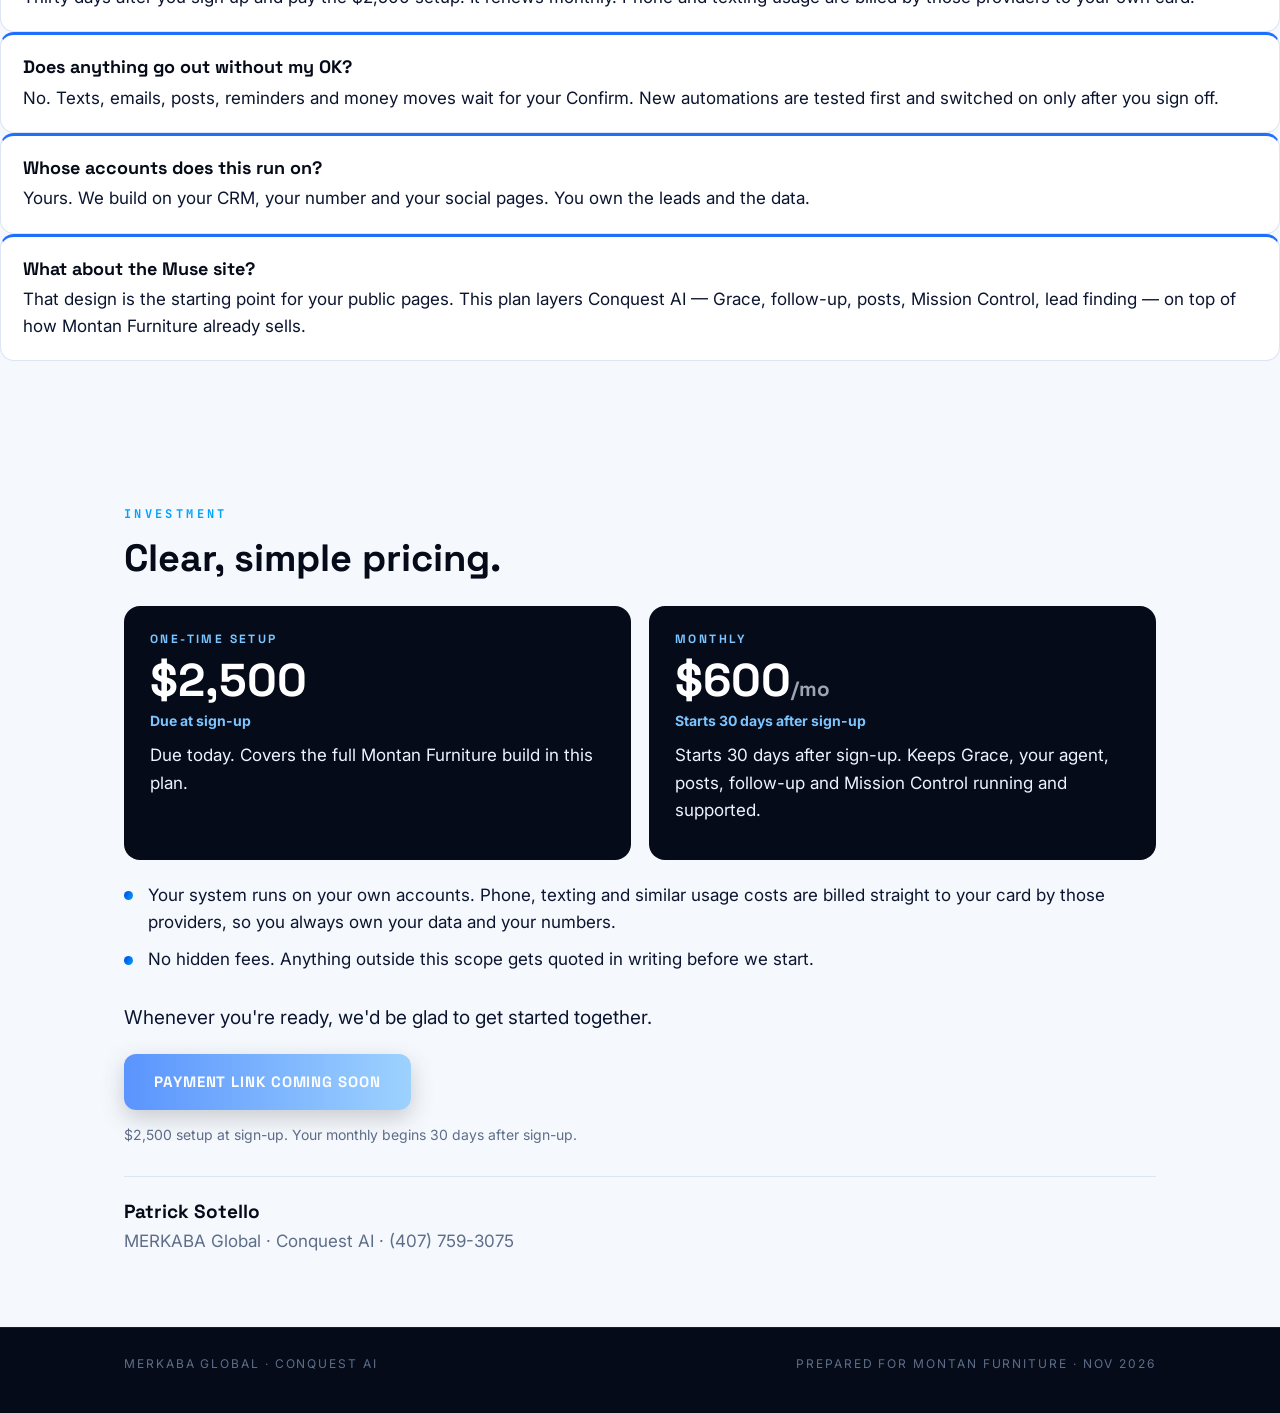
==== commit f92d421b: "Mont invoice: Conquest AI theme + distributor website/portals Patrick 2026-11-02 (~3:08 PM ET): rest" ====
--- a/invoices/mont/index.html
+++ b/invoices/mont/index.html
@@ -7,20 +7,35 @@
 <title>Conquest AI Proposal: [CLIENT TO PROVIDE] · Montan Furniture</title>
 <!-- Conquest AI consult-to-proposal template v1.1 (2026-10-23: pricing moved to the end, one sign-up button at the bottom, warmer tone). Filled by fill.py. Do not hand-edit filled copies; edit the JSON and re-run. -->
 <style>
-@font-face{font-family:"Montserrat";src:url([data-uri]) format("woff");font-weight:100 900;font-display:swap}
-@font-face{font-family:"Source Sans 3";src:url([data-uri]) format("woff");font-weight:200 900;font-display:swap}
+@font-face{font-family:"SG";src:url(/fonts/sg.woff2) format("woff2");font-weight:300 700;font-display:swap}
+@font-face{font-family:"IN";src:url(/fonts/inter.woff2) format("woff2");font-weight:100 900;font-display:swap}
+@font-face{font-family:"JBM";src:url(/fonts/mono.woff2) format("woff2");font-weight:100 800;font-display:swap}
 :root{
-  --bg:#1A140C;        /* darkest background */
-  --bg2:#241C12;      /* alternate dark section */
-  --bg3:#3A2E1C;      /* stage 2 / deeper card */
-  --accent:#C58315;   /* buttons, rules */
-  --accent2:#E0A43A; /* light accent on dark */
-  --label:#8B5E0F;     /* eyebrow on light sections */
-  --light:#FCF5EB;     /* light section background */
-  --line:#E8DCC8;       /* borders on light */
-  --on-accent:#1A140C; /* text on accent buttons */
-  --text:#D9D7D2; --muted:#9EA3AA; --silver:#C2C0BF;
-  --hfont:"Montserrat", Arial, sans-serif; --bfont:"Source Sans 3", "Source Sans Pro", Arial, sans-serif;
+  /* Conquest AI theme — pulled from ai.questwon.com / css/base.css */
+  --bg:#050B18;
+  --bg2:#081226;
+  --bg3:#0F1D3A;
+  --accent:#1F6FFF;
+  --accent2:#7CC4FF;
+  --label:#02A1FE;
+  --light:#F5F8FD;
+  --line:#DCE5F2;
+  --on-accent:#FFFFFF;
+  --text:#EEF4FF;
+  --muted:#8293AE;
+  --silver:#9DA5B1;
+  --blue-deep:#0047DF;
+  --blue-bright:#02A1FE;
+  --sky:#7CC4FF;
+  --cyan:#22D3EE;
+  --surface:#0B1730;
+  --surface-2:#0F1D3A;
+  --line-dark:#1B2A4A;
+  --line-dark-2:#26385E;
+  --grad:linear-gradient(120deg,#0047DF,#02A1FE);
+  --hfont:"SG","IN",system-ui,sans-serif;
+  --bfont:"IN",system-ui,sans-serif;
+  --kfont:"JBM",ui-monospace,monospace;
 }
 *{box-sizing:border-box;margin:0;padding:0}
 html{-webkit-text-size-adjust:100%;scroll-behavior:smooth}
@@ -32,17 +47,17 @@
 .wrap{width:100%;max-width:1080px;margin:0 auto;padding:0 24px}
 section{padding:72px 0;position:relative;scroll-margin-top:72px}
 section.alt{background:var(--bg2)}
-section.light{background:var(--light);color:#3A3F47}
+section.light{background:var(--light);color:#0B1530}
 section.light h2,section.light h3,section.light strong{color:var(--bg)}
-.kicker{font-size:12px;font-weight:700;letter-spacing:.28em;text-transform:uppercase;color:var(--accent2);margin-bottom:12px}
+.kicker{font-family:var(--kfont);font-size:12px;font-weight:700;letter-spacing:.28em;text-transform:uppercase;color:var(--accent2);margin-bottom:12px}
 section.light .kicker{color:var(--label)}
 h1{font-size:clamp(34px,6vw,58px);line-height:1.06;font-weight:800;color:#fff;letter-spacing:-.01em;margin-bottom:18px;overflow-wrap:break-word}
 h1 .accent{color:var(--accent2);display:block}
 h2{font-size:clamp(26px,3.6vw,38px);line-height:1.15;font-weight:800;color:#fff;margin-bottom:14px;overflow-wrap:break-word}
 h3{font-size:18px;line-height:1.3;font-weight:700;color:#fff;margin-bottom:6px}
 p{margin-bottom:12px}
-.lead{font-size:19px;color:#E9E7E2;max-width:720px}
-section.light .lead{color:#3A3F47}
+.lead{font-size:19px;color:#B4C2D9;max-width:720px}
+section.light .lead{color:#0B1530}
 .muted{color:var(--muted)}
 /* draft banner (only when pay link is missing) */
 
@@ -61,7 +76,7 @@
 .cta{display:flex;flex-wrap:wrap;align-items:center;gap:14px 18px;margin-top:26px}
 .cta .fine{font-size:14px;color:var(--muted)}
 .cta.signup{flex-direction:column;align-items:flex-start;margin-top:30px}
-section.light .cta .fine{color:#6B6F76}
+section.light .cta .fine{color:#5E6E89}
 /* hero */
 .hero{padding:84px 0 76px;background:linear-gradient(180deg,var(--bg) 0%,var(--bg2) 100%)}
 .prepared{font-size:15px;color:var(--silver);margin-bottom:22px}
@@ -88,9 +103,9 @@
 .stat .n{font-size:13px;color:var(--muted);margin-top:4px}
 /* automation map */
 .amap{display:grid;grid-template-columns:repeat(2,minmax(0,1fr));gap:18px;margin-top:26px}
-.auto{background:#fff;border:1px solid var(--line);border-radius:14px;padding:20px 22px;min-width:0;color:#3A3F47}
+.auto{background:#fff;border:1px solid var(--line);border-radius:14px;padding:20px 22px;min-width:0;color:#0B1530}
 .auto .head{display:flex;align-items:flex-start;gap:12px;margin-bottom:10px}
-.auto .num{flex:0 0 34px;width:34px;height:34px;border-radius:50%;background:var(--accent);color:var(--on-accent);font-weight:800;display:flex;align-items:center;justify-content:center;font-size:15px}
+.auto .num{flex:0 0 34px;width:34px;height:34px;border-radius:50%;background:var(--grad);color:var(--on-accent);font-weight:800;display:flex;align-items:center;justify-content:center;font-size:15px}
 .auto h3{color:var(--bg);margin:4px 0 0;min-width:0}
 .auto dl{display:grid;grid-template-columns:110px minmax(0,1fr);gap:4px 10px;font-size:15px}
 .auto dt{font-weight:700;color:var(--label);font-family:var(--hfont);font-size:12px;letter-spacing:.08em;text-transform:uppercase;padding-top:3px}
@@ -102,11 +117,11 @@
 ul.list{list-style:none;margin-top:8px}
 ul.list li{position:relative;padding-left:24px;margin-bottom:10px}
 ul.list li::before{content:"";position:absolute;left:0;top:.55em;width:9px;height:9px;border-radius:50%;background:var(--accent2)}
-section.light ul.list li::before{background:var(--accent)}
+section.light ul.list li::before{background:var(--grad)}
 ol.steps{list-style:none;counter-reset:s;margin-top:22px}
 ol.steps li{counter-increment:s;position:relative;padding-left:52px;margin-bottom:18px;min-height:34px}
 ol.steps li::before{content:counter(s);position:absolute;left:0;top:0;width:34px;height:34px;border-radius:50%;background:var(--accent2);color:var(--on-accent);font-weight:800;font-family:var(--hfont);display:flex;align-items:center;justify-content:center}
-.note{margin-top:22px;padding:14px 18px;border-left:3px solid var(--accent2);background:rgba(255,255,255,.05);border-radius:0 12px 12px 0;color:#EDEBE6}
+.note{margin-top:22px;padding:14px 18px;border-left:3px solid var(--accent2);background:rgba(255,255,255,.05);border-radius:0 12px 12px 0;color:#B4C2D9}
 /* pricing */
 .prices{display:grid;grid-template-columns:repeat(2,minmax(0,1fr));gap:18px;margin-top:26px}
 .price{border-radius:16px;padding:24px 26px;background:var(--bg);color:var(--text);min-width:0}
@@ -125,8 +140,8 @@
 .sig .name{color:#fff;font-weight:800;font-size:19px;font-family:var(--hfont)}
 section.light .sig{border-top-color:var(--line)}
 section.light .sig .name{color:var(--bg)}
-section.light .sig .muted{color:#6B6F76}
-footer{padding:26px 0 40px;background:var(--bg);font-size:12px;letter-spacing:.16em;text-transform:uppercase;color:#6F747C;border-top:1px solid rgba(255,255,255,.08)}
+section.light .sig .muted{color:#5E6E89}
+footer{padding:26px 0 40px;background:var(--bg);font-size:12px;letter-spacing:.16em;text-transform:uppercase;color:#5E6E89;border-top:1px solid rgba(255,255,255,.08)}
 footer .wrap{display:flex;justify-content:space-between;gap:12px;flex-wrap:wrap}
 /* responsive: mobile overrides declared last */
 @media (max-width:860px){
@@ -194,6 +209,7 @@
     <div class="auto"><div class="head"><div class="num">6</div><h3>Your Montan agent + Mission Control</h3></div><dl><dt>When</dt><dd>You text, call your private line, or open Mission Control.</dd><dt>What happens</dt><dd>Handles tasks like drafting a flyer for a Chester bed sale, chasing an overdue office-furniture invoice (with your Confirm), or requesting a page change. Confirm before anything sends or spends.</dd></dl><div class="chips"><span class="chip">Text / call / Mission Control / Discord</span><span class="chip">Week 1</span></div><div class="result"><strong>You'll see:</strong> One branded dashboard and one agent that works like an employee who never sleeps — with your OK on every outbound.</div></div>
     <div class="auto"><div class="head"><div class="num">7</div><h3>Delivery &amp; balance collections (approved list only)</h3></div><dl><dt>When</dt><dd>An invoice is overdue after delivery or a corporate order.</dd><dt>What happens</dt><dd>Drafts personalized reminders for your Confirm, and can run outbound collection calls only to numbers on your approved list within calling hours.</dd></dl><div class="chips"><span class="chip">Text + email + voice</span><span class="chip">Weeks 2–4</span></div><div class="result"><strong>You'll see:</strong> You get paid without awkward chase-downs on the showroom floor.</div></div>
     <div class="auto"><div class="head"><div class="num">8</div><h3>Partner &amp; wholesale onboarding</h3></div><dl><dt>When</dt><dd>A designer, landlord or wholesale buyer pays or is marked ready.</dd><dt>What happens</dt><dd>Starts onboarding: welcome text, one branded form, private channel and a team ping. Missing items become CRM tasks and one friendly reminder.</dd></dl><div class="chips"><span class="chip">Text + CRM</span><span class="chip">Weeks 2–4</span></div><div class="result"><strong>You'll see:</strong> New partners get set up without a paperwork chase.</div></div>
+    <div class="auto"><div class="head"><div class="num">9</div><h3>New Montan website + distributor portals</h3></div><dl><dt>When</dt><dd>As part of your Conquest AI build — no separate timeline promised here.</dd><dt>What happens</dt><dd>We build Montan Furniture a new website where distributors can sign up and each get their own portal — their own login, products and orders, and status — so your wholesale partners manage themselves while you stay in control.</dd></dl><div class="chips"><span class="chip">Website + portals</span><span class="chip">Included</span></div><div class="result"><strong>You'll see:</strong> A Conquest-themed Montan site with distributor sign-up and per-distributor portals for login, catalog, orders and status.</div></div>
   </div>
 </div></section>
 
@@ -204,7 +220,7 @@
   <ol class="steps">
     <li>Grace live on a test contact in Montan Furniture&#x27;s voice — switched on only after you approve.</li>
     <li>Missed-call text-back and quote/cart follow-up drafted in your CRM for your sign-off.</li>
-    <li>First weekly social batch (~7 of your 30) in your logo and gold brand for Friday approval.</li>
+    <li>First weekly social batch (~7 of your 30) in your logo and brand for Friday approval.</li>
     <li>Mission Control invite so you can chat your agent and see the setup checklist.</li>
   </ol>
   <p class="muted" style="font-size:14px">Timing depends on account access and approvals (like texting registration), so some steps may take longer.</p>
@@ -224,6 +240,7 @@
     <div class="card"><h3>Lead finding</h3><p>New leads that fit who you serve, brought into your CRM. Email + manual calls to business lines; you pick who to leave out.</p></div>
     <div class="card"><h3>Mission Control</h3><p>Your branded portal: chat with your agent, deliverables, setup checklist, invoices and activity.</p></div>
     <div class="card"><h3>Collections &amp; onboarding</h3><p>Overdue reminders behind Confirm, optional AI collection calls on your approved list, and post-payment partner onboarding.</p></div>
+    <div class="card"><h3>Website + distributor portals</h3><p>A new Montan Furniture website where distributors can sign up and each get their own portal — login, products and orders, and status — so partners self-serve while you stay in control.</p></div>
   </div>
   <div class="note">Nothing goes out to your customers until you've approved it.</div>
 </div></section>
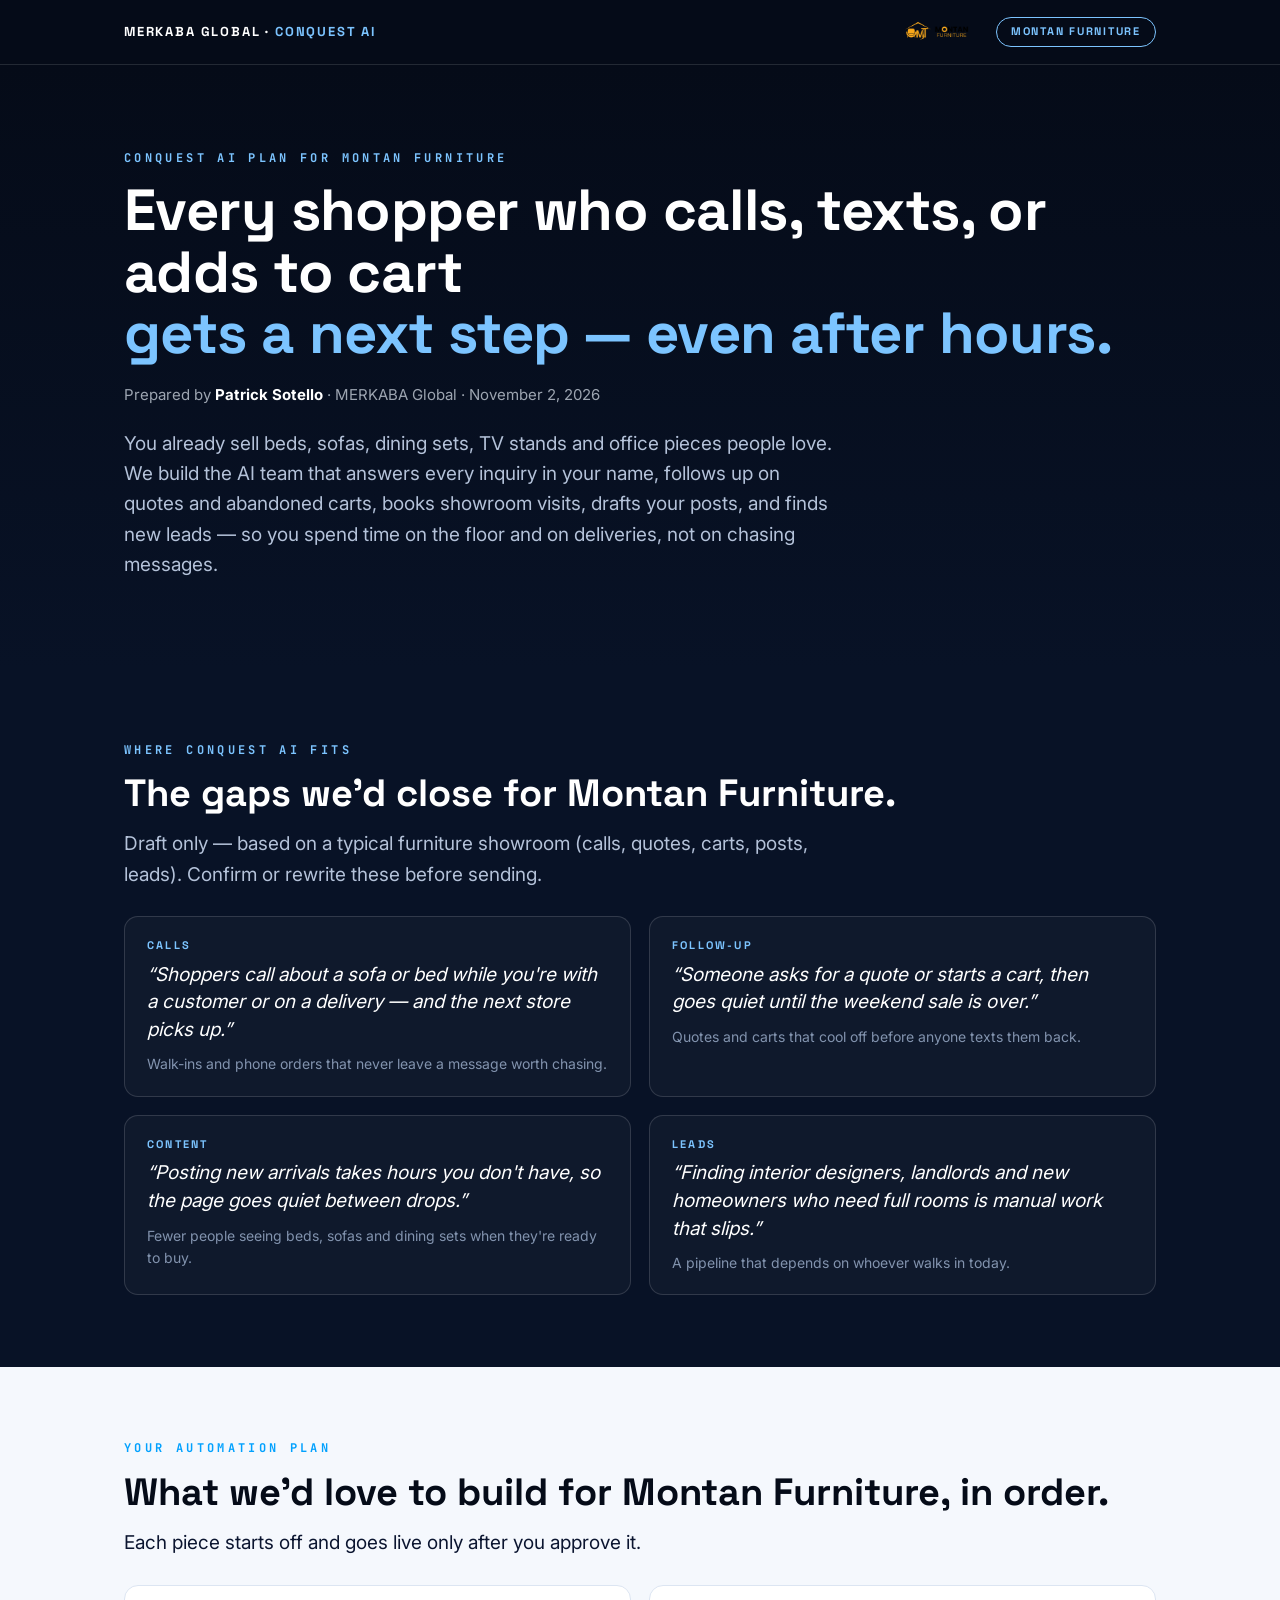
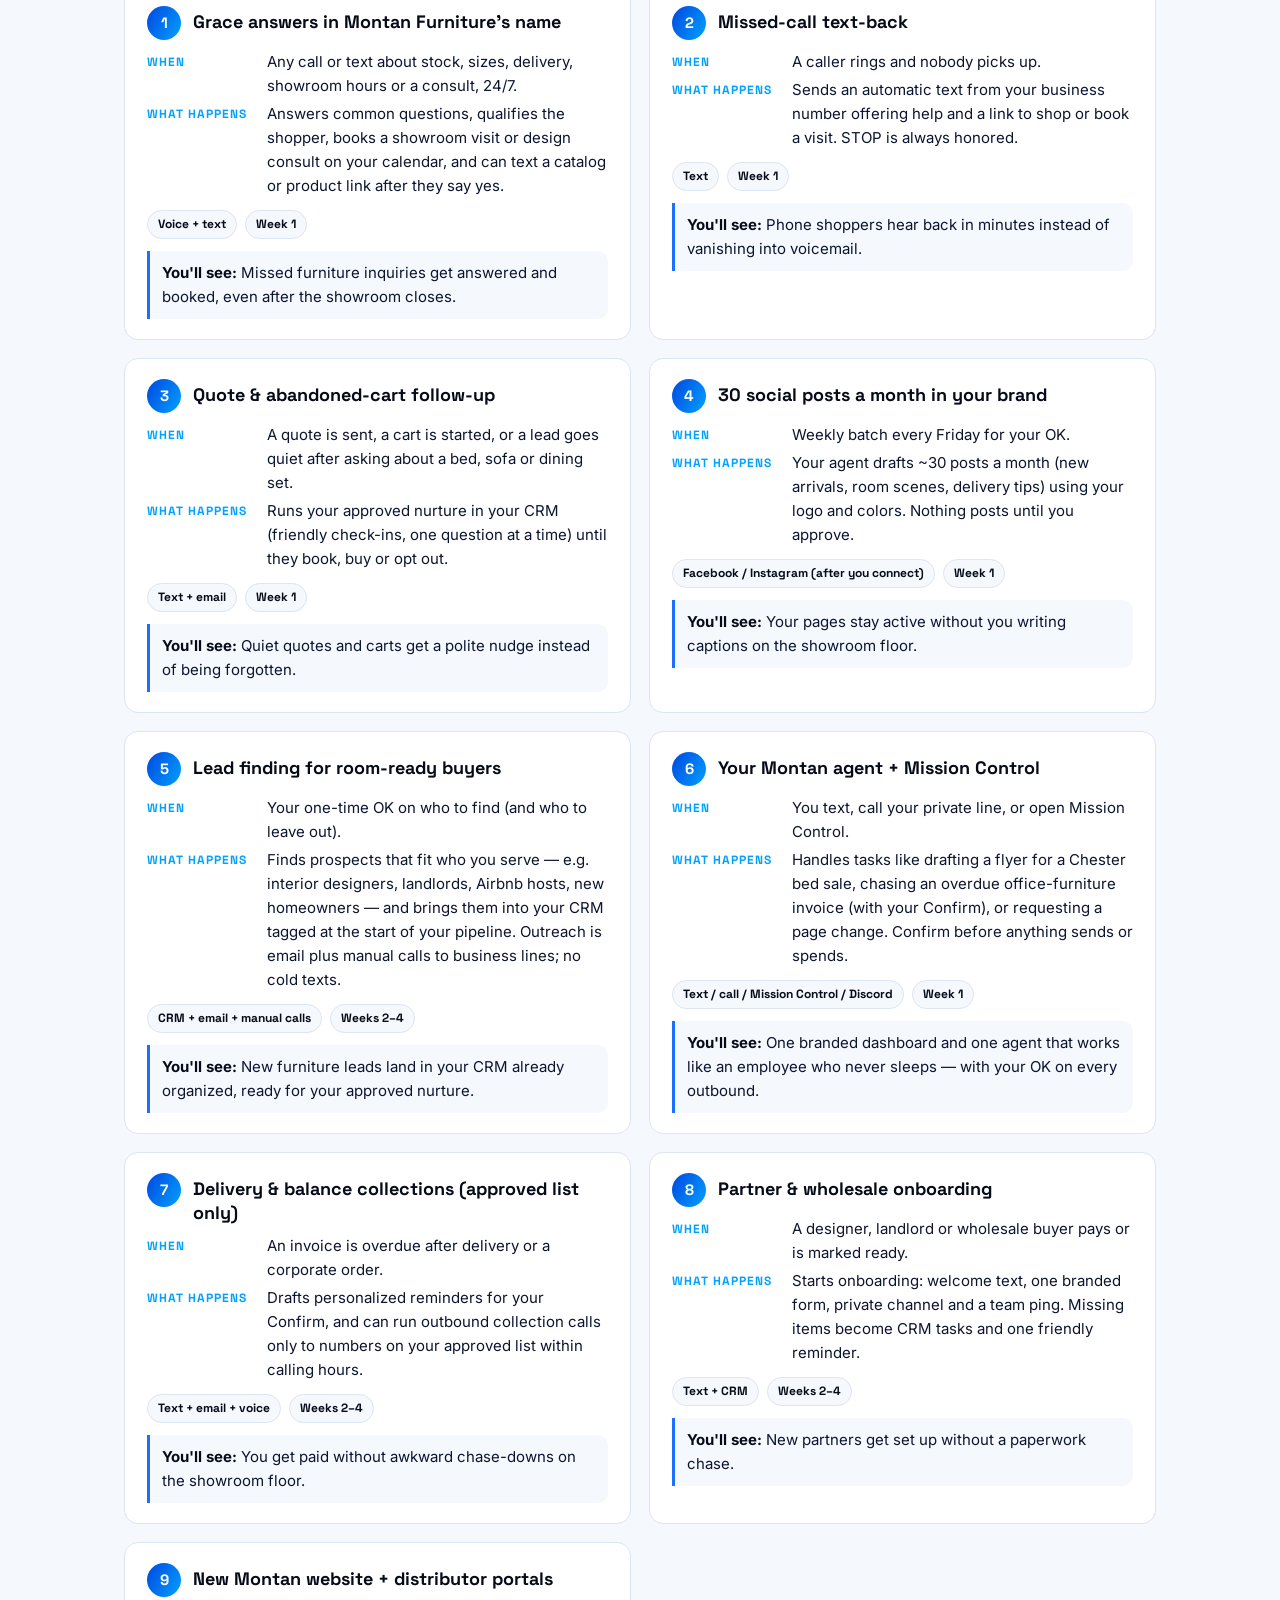
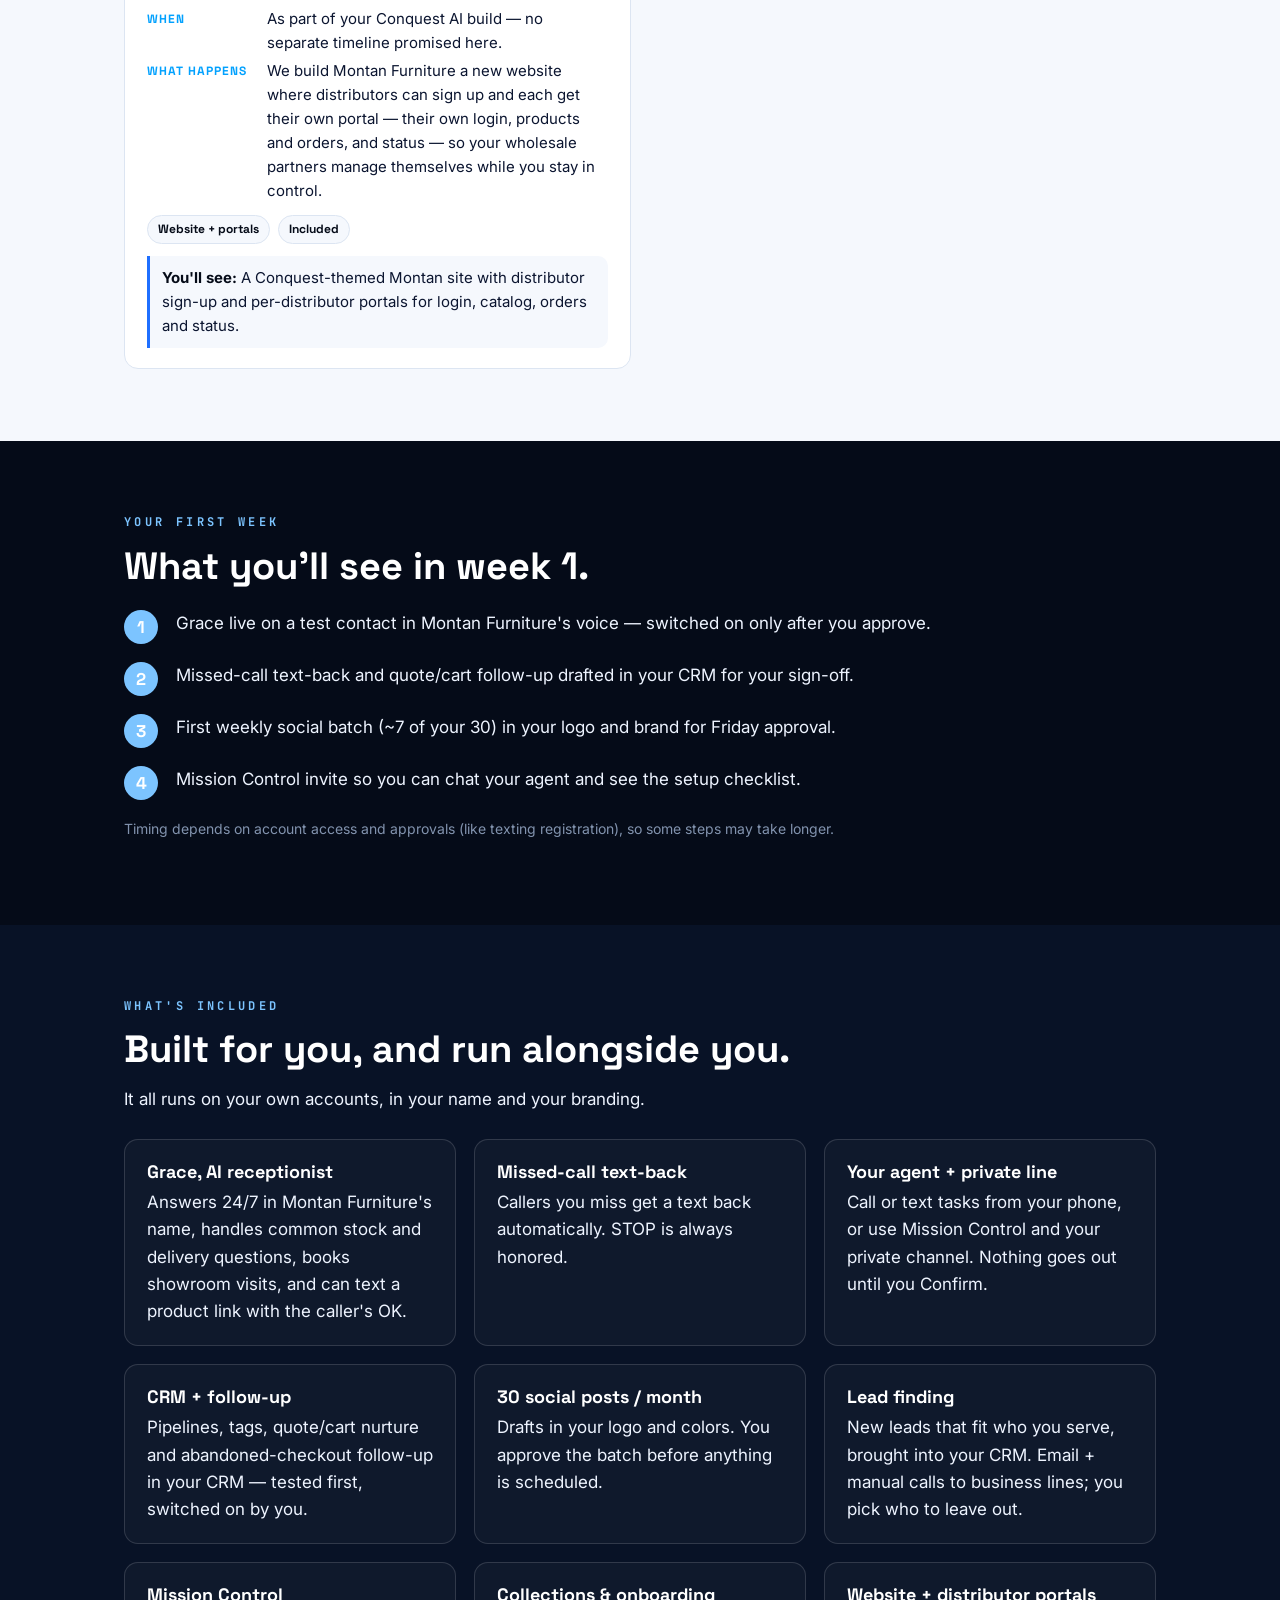
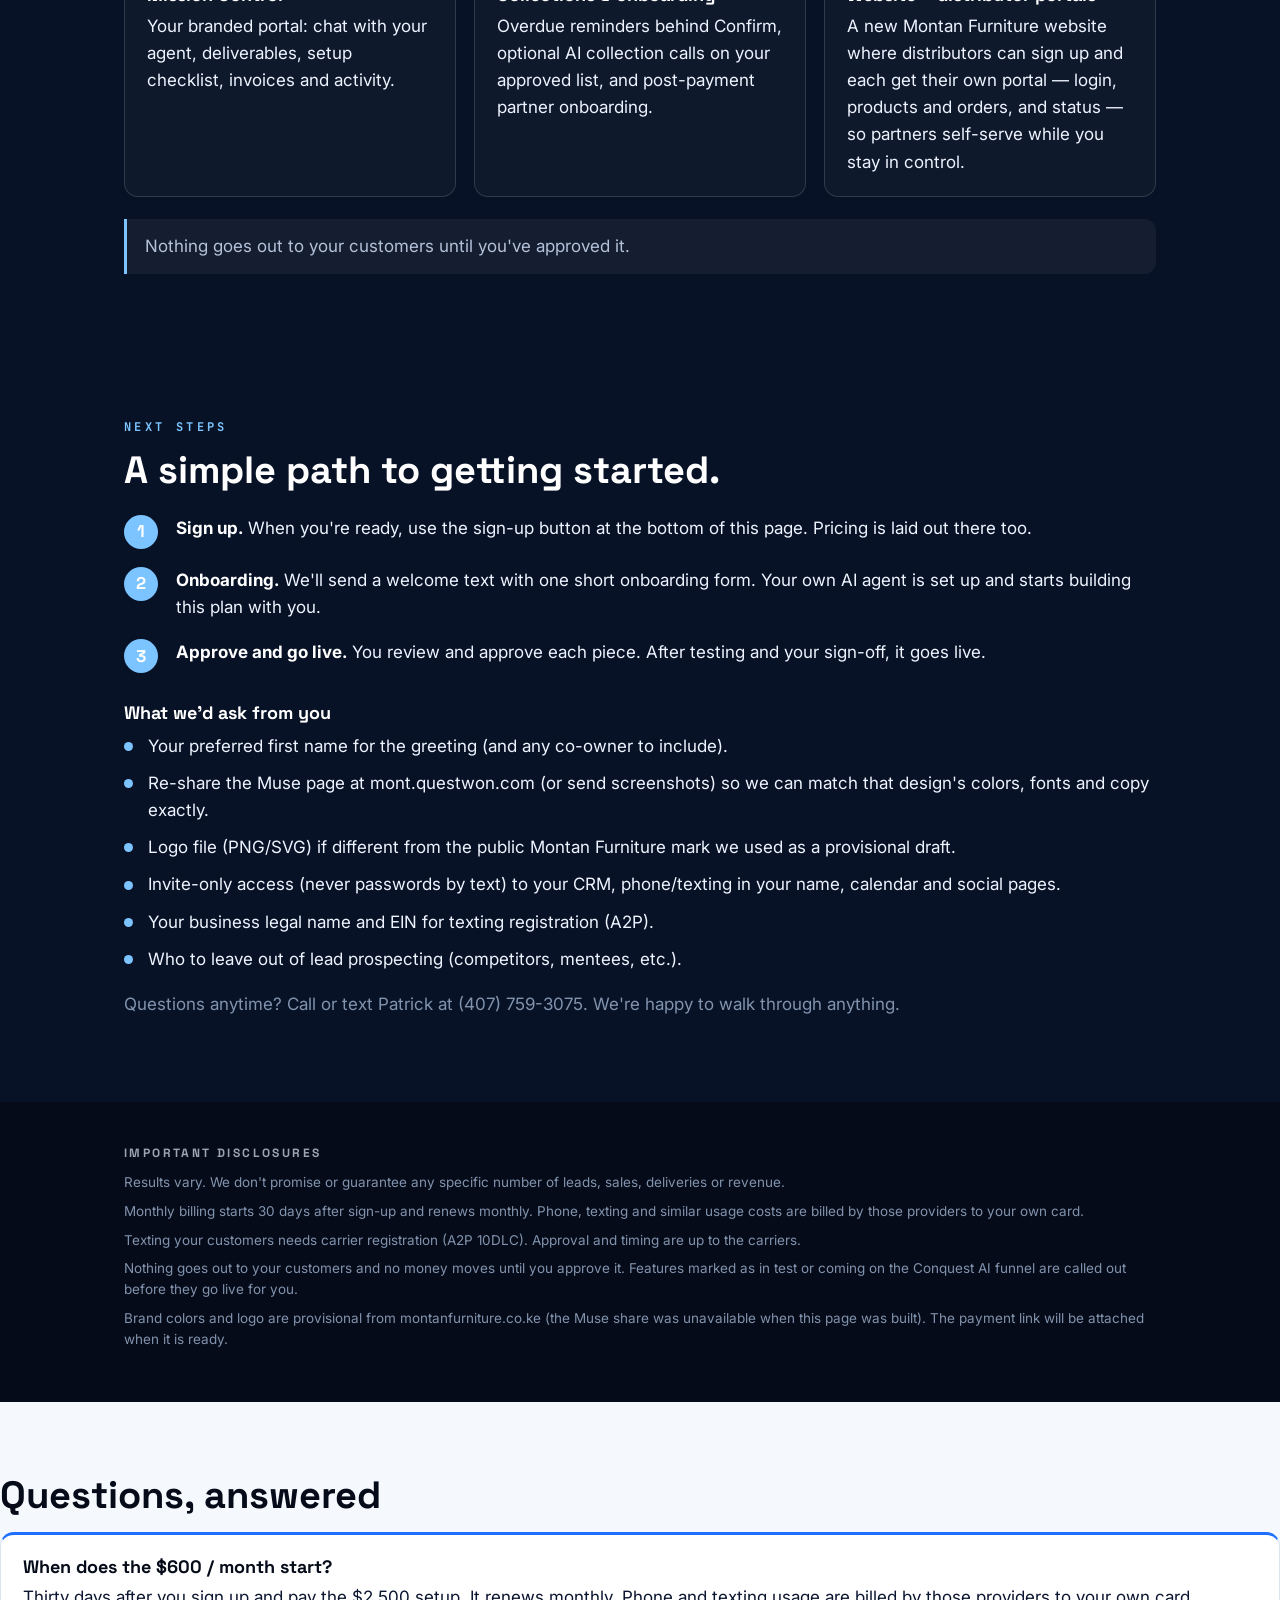
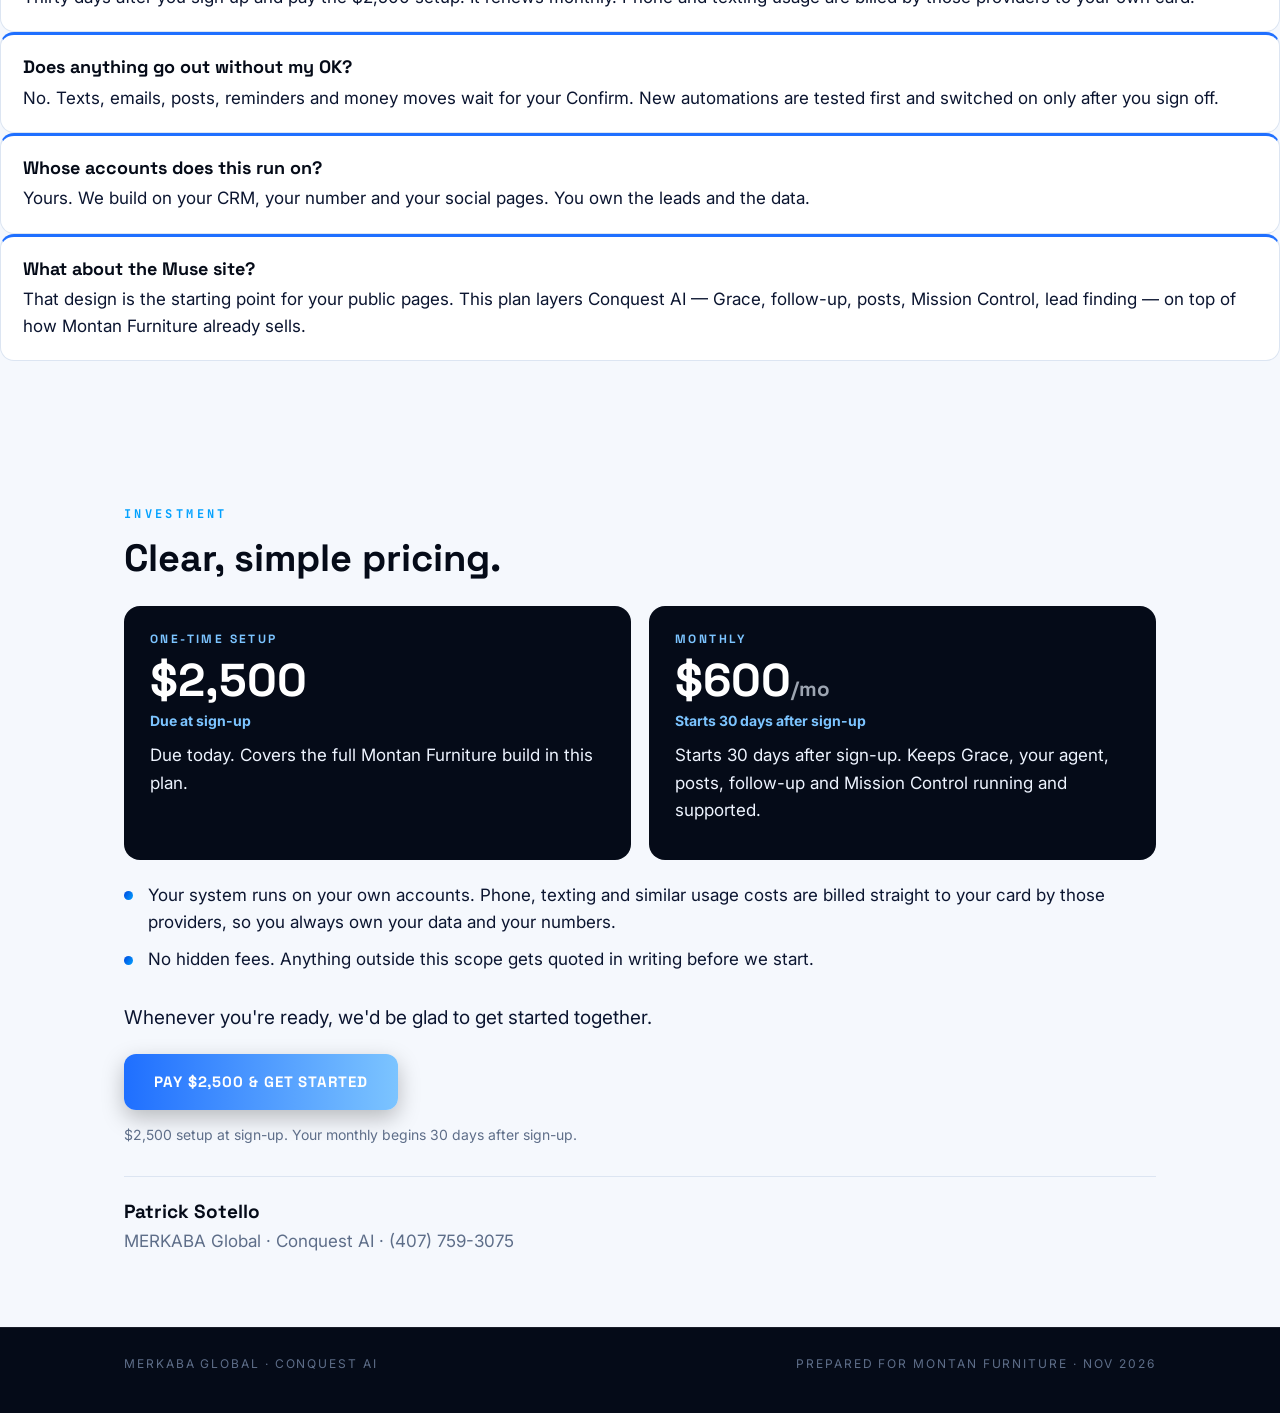
==== commit e5a030a3: "Mont invoice: wire live FastPayDirect pay link Patrick 2026-11-02 (~3:14 PM ET): Pay $2,500 & get st" ====
--- a/invoices/mont/index.html
+++ b/invoices/mont/index.html
@@ -302,7 +302,7 @@
   </ul>
   <div class="cta signup">
     <p class="lead" style="margin-bottom:6px;width:100%">Whenever you're ready, we'd be glad to get started together.</p>
-    <a class="btn" data-pay href="#" aria-disabled="true" tabindex="-1" role="link" title="Payment link coming soon" style="pointer-events:none;opacity:.72;cursor:not-allowed">Payment link coming soon</a>
+    <a class="btn" data-pay href="https://link.fastpaydirect.com/payment-link/6ae8e3525b49394de8f58dec" target="_blank" rel="noopener noreferrer" title="Pay $2,500 & get started">Pay $2,500 & get started</a>
     <span class="fine">$2,500 setup at sign-up. Your monthly begins 30 days after sign-up.</span>
   </div>
   <div class="sig"><div class="name">Patrick Sotello</div><div class="muted">MERKABA Global · Conquest AI · (407) 759-3075</div></div>
@@ -312,19 +312,20 @@
 
 <script>
   // Single place to change the enrollment / payment link.
-  // Keep "#" until Auto supplies the live $2,500 + $600/mo link.
-  const PAY_LINK = "#";
+  const PAY_LINK = "https://link.fastpaydirect.com/payment-link/6ae8e3525b49394de8f58dec";
   document.querySelectorAll("a[data-pay]").forEach(function (a) {
     if (PAY_LINK && PAY_LINK !== "#") {
       a.href = PAY_LINK;
       a.target = "_blank";
-      a.rel = "noopener";
+      a.rel = "noopener noreferrer";
       a.removeAttribute("aria-disabled");
       a.removeAttribute("tabindex");
       a.style.pointerEvents = "";
       a.style.opacity = "";
       a.style.cursor = "";
-      a.textContent = "Pay · $2,500 setup";
+      if (!a.textContent.trim() || a.textContent.indexOf("coming soon") !== -1) {
+        a.textContent = "Pay $2,500 & get started";
+      }
     } else {
       a.href = "#";
       a.setAttribute("aria-disabled", "true");
